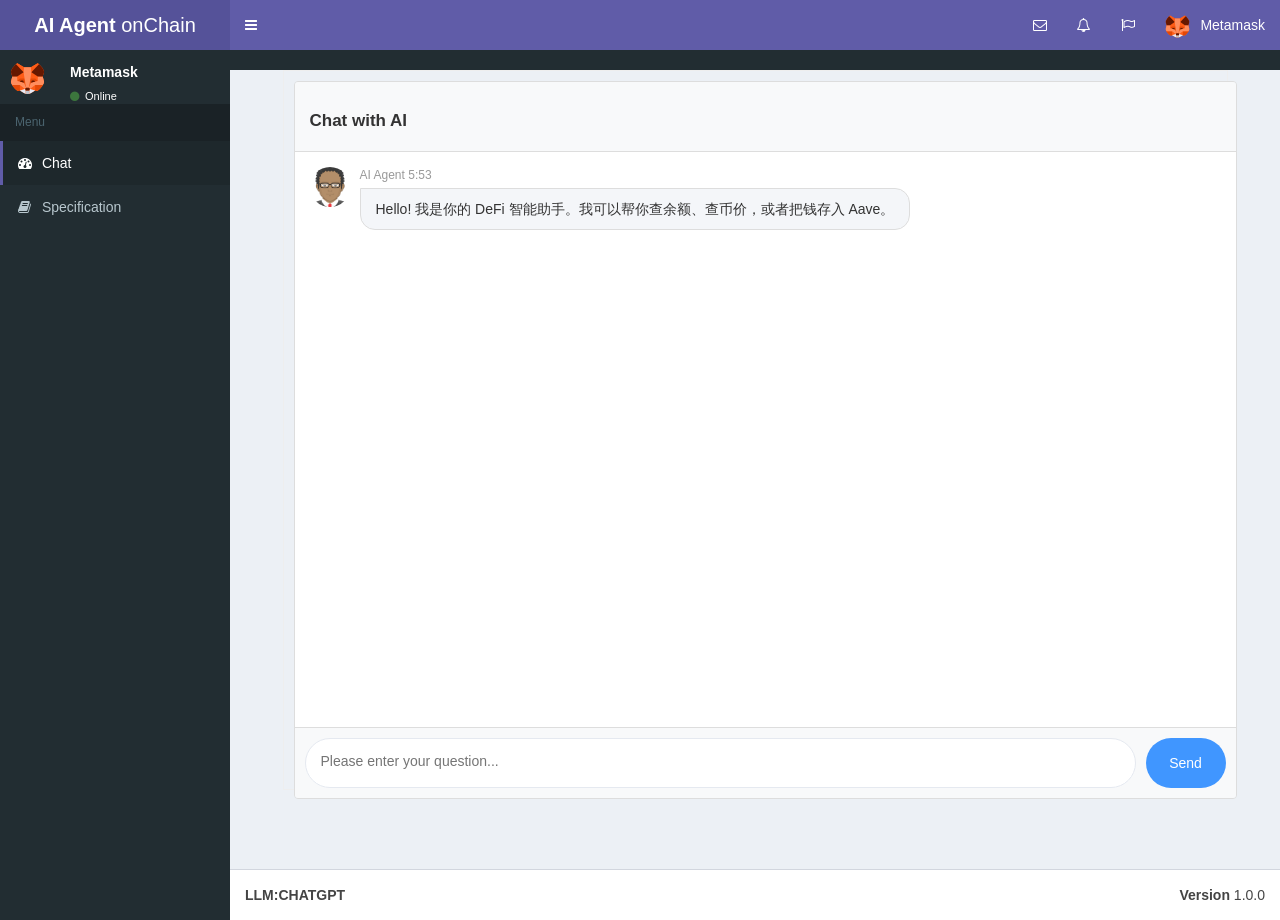
==== index.html @ f4c1e3fe "初始化" ====
<!DOCTYPE html>
<html>

<head>
    <!-- 页面meta -->
    <meta charset="utf-8">
    <meta http-equiv="X-UA-Compatible" content="IE=edge">




    <title>AI Agent On Chain</title>
    <meta name="description" content="AI Agent On Chain">
    <meta name="keywords" content="AI, Agent, Blockchain, Chain, Smart Contract, Decentralized, Web3, NFTs, Crypto, Digital Assets">




    <!-- Tell the browser to be responsive to screen width -->
    <meta content="width=device-width,initial-scale=1,maximum-scale=1,user-scalable=no" name="viewport">
    <!-- Bootstrap 3.3.6 -->
    <!-- Font Awesome -->
    <!-- Ionicons -->
    <!-- iCheck -->
    <!-- Morris chart -->
    <!-- jvectormap -->
    <!-- Date Picker -->
    <!-- Daterange picker -->
    <!-- Bootstrap time Picker -->
    <!--<link rel="stylesheet" href="./././plugins/timepicker/bootstrap-timepicker.min.css">-->
    <!-- bootstrap wysihtml5 - text editor -->
    <!--数据表格-->
    <!-- 表格树 -->
    <!-- select2 -->
    <!-- Bootstrap Color Picker -->
    <!-- bootstrap wysihtml5 - text editor -->
    <!--bootstrap-markdown-->
    <!-- Theme style -->
    <!-- AdminLTE Skins. Choose a skin from the css/skins
       folder instead of downloading all of them to reduce the load. -->
    <!-- Ion Slider -->
    <!-- ion slider Nice -->
    <!-- bootstrap slider -->
    <!-- bootstrap-datetimepicker -->

    <!-- HTML5 Shim and Respond.js IE8 support of HTML5 elements and media queries -->
    <!-- WARNING: Respond.js doesn't work if you view the page via file:// -->
    <!--[if lt IE 9]>
  <script src="https://oss.maxcdn.com/html5shiv/3.7.3/html5shiv.min.js"></script>
  <script src="https://oss.maxcdn.com/respond/1.4.2/respond.min.js"></script>
  <![endif]-->








    <!-- jQuery 2.2.3 -->
    <!-- jQuery UI 1.11.4 -->
    <!-- Resolve conflict in jQuery UI tooltip with Bootstrap tooltip -->
    <!-- Bootstrap 3.3.6 -->
    <!-- Morris.js charts -->
    <!-- Sparkline -->
    <!-- jvectormap -->
    <!-- jQuery Knob Chart -->
    <!-- daterangepicker -->
    <!-- datepicker -->
    <!-- Bootstrap WYSIHTML5 -->
    <!-- Slimscroll -->
    <!-- FastClick -->
    <!-- iCheck -->
    <!-- AdminLTE App -->
    <!-- 表格树 -->
    <!-- select2 -->
    <!-- bootstrap color picker -->
    <!-- bootstrap time picker -->
    <!--<script src="./././plugins/timepicker/bootstrap-timepicker.min.js"></script>-->
    <!-- Bootstrap WYSIHTML5 -->
    <!--bootstrap-markdown-->
    <!-- CK Editor -->
    <!-- InputMask -->
    <!-- DataTables -->
    <!-- ChartJS 1.0.1 -->
    <!-- FLOT CHARTS -->
    <!-- FLOT RESIZE PLUGIN - allows the chart to redraw when the window is resized -->
    <!-- FLOT PIE PLUGIN - also used to draw donut charts -->
    <!-- FLOT CATEGORIES PLUGIN - Used to draw bar charts -->
    <!-- jQuery Knob -->
    <!-- Sparkline -->
    <!-- Morris.js charts -->
    <!-- Ion Slider -->
    <!-- Bootstrap slider -->
    <!-- bootstrap-datetimepicker -->
    <!-- 页面meta /-->

    <link rel="stylesheet" href="./plugins/bootstrap/css/bootstrap.min.css">
    <link rel="stylesheet" href="./plugins/font-awesome/css/font-awesome.min.css">
    <link rel="stylesheet" href="./plugins/ionicons/css/ionicons.min.css">
    <link rel="stylesheet" href="./plugins/iCheck/square/blue.css">
    <link rel="stylesheet" href="./plugins/morris/morris.css">
    <link rel="stylesheet" href="./plugins/jvectormap/jquery-jvectormap-1.2.2.css">
    <link rel="stylesheet" href="./plugins/datepicker/datepicker3.css">
    <link rel="stylesheet" href="./plugins/daterangepicker/daterangepicker.css">
    <link rel="stylesheet" href="./plugins/bootstrap-wysihtml5/bootstrap3-wysihtml5.min.css">
    <link rel="stylesheet" href="./plugins/datatables/dataTables.bootstrap.css">
    <link rel="stylesheet" href="./plugins/treeTable/jquery.treetable.css">
    <link rel="stylesheet" href="./plugins/treeTable/jquery.treetable.theme.default.css">
    <link rel="stylesheet" href="./plugins/select2/select2.css">
    <link rel="stylesheet" href="./plugins/colorpicker/bootstrap-colorpicker.min.css">
    <link rel="stylesheet" href="./plugins/bootstrap-markdown/css/bootstrap-markdown.min.css">
    <link rel="stylesheet" href="./plugins/adminLTE/css/AdminLTE.css">
    <link rel="stylesheet" href="./plugins/adminLTE/css/skins/_all-skins.min.css">
    <link rel="stylesheet" href="./css/style.css">
    <link rel="stylesheet" href="./plugins/ionslider/ion.rangeSlider.css">
    <link rel="stylesheet" href="./plugins/ionslider/ion.rangeSlider.skinNice.css">
    <link rel="stylesheet" href="./plugins/bootstrap-slider/slider.css">
    <link rel="stylesheet" href="./plugins/bootstrap-datetimepicker/bootstrap-datetimepicker.css">
</head>

<body class="hold-transition skin-purple sidebar-mini">

    <div class="wrapper">

        <!-- 页面头部 -->
        <header class="main-header">


            <!-- Logo -->
            <a href="index.html" class="logo">
                <!-- mini logo for sidebar mini 50x50 pixels -->
                <span class="logo-mini"><b>AI Agent</b></span>
                <!-- logo for regular state and mobile devices -->
                <span class="logo-lg"><b>AI Agent </b>onChain</span>
            </a>


            <!-- Header Navbar: style can be found in header.less -->
            <nav class="navbar navbar-static-top">
                <!-- Sidebar toggle button-->
                <a href="#" class="sidebar-toggle" data-toggle="offcanvas" role="button">
                    <span class="sr-only">Toggle navigation</span>
                </a>

                <div class="navbar-custom-menu">
                    <ul class="nav navbar-nav">
                        <!-- Messages: style can be found in dropdown.less-->
                        <li class="dropdown messages-menu">
                            <a href="#" class="dropdown-toggle" data-toggle="dropdown">
                                <i class="fa fa-envelope-o"></i>
                                <span class="label label-success"></span>
                            </a>
                        </li>
                        <!-- Notifications: style can be found in dropdown.less -->
                        <li class="dropdown notifications-menu">
                            <a href="#" class="dropdown-toggle" data-toggle="dropdown">
                                <i class="fa fa-bell-o"></i>
                                <span class="label label-warning"></span>
                            </a>
                        </li>
                        <!-- Tasks: style can be found in dropdown.less -->
                        <li class="dropdown tasks-menu">
                            <a href="#" class="dropdown-toggle" data-toggle="dropdown">
                                <i class="fa fa-flag-o"></i>
                                <span class="label label-danger"></span>
                            </a>
                        </li>
                        <!-- User Account: style can be found in dropdown.less -->
                        <li class="dropdown user user-menu">
                            <a href="#" class="dropdown-toggle" data-toggle="dropdown">
                                <img src="./img/metamask-fox.svg" class="user-image" alt="User Image">
                                <span class="hidden-xs">Metamask</span>
                            </a>
                            <ul class="dropdown-menu">
                                <!-- User image -->
                                <li class="user-header">
                                    <img src="./img/metamask-fox.svg" class="img-circle" alt="User Image">

                                    <p>
                                        Metamask
                                    </p>
                                </li>
                                <!-- Menu Body 
                        <li class="user-body">
                            <div class="row">
                                <div class="col-xs-4 text-center">
                                    <a href="#">Followers</a>
                                </div>
                                <div class="col-xs-4 text-center">
                                    <a href="#">Sales</a>
                                </div>
                                <div class="col-xs-4 text-center">
                                    <a href="#">Friends</a>
                                </div>
                            </div>
                        </li>-->
                                <!-- Menu Footer-->
                                <li class="user-footer">
                                    <div class="pull-right">
                                        <a href="#" class="btn btn-default btn-flat">EXIT</a>
                                    </div>
                                </li>
                            </ul>
                        </li>

                    </ul>
                </div>
            </nav>
        </header>
        <!-- 页面头部 /-->


        <!-- 导航侧栏 -->
        <aside class="main-sidebar">
            <!-- sidebar: style can be found in sidebar.less -->
            <section class="sidebar">
                <!-- Sidebar user panel -->
                <div class="user-panel">
                    <div class="pull-left image">
                        <img src="./img/metamask-fox.svg" class="img-circle" alt="User Image">
                    </div>
                    <div class="pull-left info">
                        <p>Metamask</p>
                        <a href="#"><i class="fa fa-circle text-success"></i> Online</a>
                    </div>
                </div>
                <!-- search form -->
                <!--<form action="#" method="get" class="sidebar-form">
            <div class="input-group">
                <input type="text" name="q" class="form-control" placeholder="搜索...">
                <span class="input-group-btn">
                <button type="submit" name="search" id="search-btn" class="btn btn-flat"><i class="fa fa-search"></i>
                </button>
              </span>
            </div>
        </form>-->
                <!-- /.search form -->


                <!-- sidebar menu: : style can be found in sidebar.less -->
                <ul class="sidebar-menu">
                    <li class="header">Menu</li>

                    <li id="admin-index"><a href="all-admin-index.html"><i class="fa fa-dashboard"></i> <span>Chat</span></a></li>

                    <!-- 菜单 -->

                    <!-- 菜单 /-->

                    <li id="admin-documentation"><a href="documentation.html" target="_blank"><i class="fa fa-book"></i> <span>Specification</span></a></li>

                </ul>
            </section>
            <!-- /.sidebar -->
        </aside>
        <!-- 导航侧栏 /-->


        <!-- 内容区域 -->
        <div class="content-wrapper">

            <div class="parent-container">
                <div class="chat-container">
                    <div class="chat-header">
                        <h3>Chat with AI</h3>
                    </div>
                    <div class="chat-messages">
                    
                    </div>
                    <div class="chat-input">
                        <textarea id="message-input" placeholder="Please enter your question..." autofocus></textarea>
                        <button id="send-button">Send</button>
                    </div>
                </div>
            </div>
        </div>
        <!-- 内容区域 /-->

        <!-- 底部导航 -->
        <footer class="main-footer">
            <div class="pull-right hidden-xs">
                <b>Version</b> 1.0.0
            </div>
            <strong>LLM:CHATGPT</strong>
        </footer>
        <!-- 底部导航 /-->

    </div>


    <script src="./plugins/jQuery/jquery-2.2.3.min.js"></script>
    <script src="./plugins/jQueryUI/jquery-ui.min.js"></script>
    <script>
        $.widget.bridge('uibutton', $.ui.button);
    </script>
    <script src="./plugins/bootstrap/js/bootstrap.min.js"></script>
    <script src="./plugins/raphael/raphael-min.js"></script>
    <script src="./plugins/morris/morris.min.js"></script>
    <script src="./plugins/sparkline/jquery.sparkline.min.js"></script>
    <script src="./plugins/jvectormap/jquery-jvectormap-1.2.2.min.js"></script>
    <script src="./plugins/jvectormap/jquery-jvectormap-world-mill-en.js"></script>
    <script src="./plugins/knob/jquery.knob.js"></script>
    <script src="./plugins/daterangepicker/moment.min.js"></script>
    <script src="./plugins/daterangepicker/daterangepicker.js"></script>
    <script src="./plugins/daterangepicker/daterangepicker.zh-CN.js"></script>
    <script src="./plugins/datepicker/bootstrap-datepicker.js"></script>
    <script src="./plugins/datepicker/locales/bootstrap-datepicker.zh-CN.js"></script>
    <script src="./plugins/bootstrap-wysihtml5/bootstrap3-wysihtml5.all.min.js"></script>
    <script src="./plugins/slimScroll/jquery.slimscroll.min.js"></script>
    <script src="./plugins/fastclick/fastclick.js"></script>
    <script src="./plugins/iCheck/icheck.min.js"></script>
    <script src="./plugins/adminLTE/js/app.min.js"></script>
    <script src="./plugins/treeTable/jquery.treetable.js"></script>
    <script src="./plugins/select2/select2.full.min.js"></script>
    <script src="./plugins/colorpicker/bootstrap-colorpicker.min.js"></script>
    <script src="./plugins/bootstrap-wysihtml5/bootstrap-wysihtml5.zh-CN.js"></script>
    <script src="./plugins/bootstrap-markdown/js/bootstrap-markdown.js"></script>
    <script src="./plugins/bootstrap-markdown/locale/bootstrap-markdown.zh.js"></script>
    <script src="./plugins/bootstrap-markdown/js/markdown.js"></script>
    <script src="./plugins/bootstrap-markdown/js/to-markdown.js"></script>
    <script src="./plugins/ckeditor/ckeditor.js"></script>
    <script src="./plugins/input-mask/jquery.inputmask.js"></script>
    <script src="./plugins/input-mask/jquery.inputmask.date.extensions.js"></script>
    <script src="./plugins/input-mask/jquery.inputmask.extensions.js"></script>
    <script src="./plugins/datatables/jquery.dataTables.min.js"></script>
    <script src="./plugins/datatables/dataTables.bootstrap.min.js"></script>
    <script src="./plugins/chartjs/Chart.min.js"></script>
    <script src="./plugins/flot/jquery.flot.min.js"></script>
    <script src="./plugins/flot/jquery.flot.resize.min.js"></script>
    <script src="./plugins/flot/jquery.flot.pie.min.js"></script>
    <script src="./plugins/flot/jquery.flot.categories.min.js"></script>
    <script src="./plugins/ionslider/ion.rangeSlider.min.js"></script>
    <script src="./plugins/bootstrap-slider/bootstrap-slider.js"></script>
    <script src="./plugins/bootstrap-datetimepicker/bootstrap-datetimepicker.js"></script>
    <script src="./plugins/bootstrap-datetimepicker/locales/bootstrap-datetimepicker.zh-CN.js"></script>
    
    <script>
        $(document).ready(function() {
            // 选择框
            $(".select2").select2();

            // WYSIHTML5编辑器
            $(".textarea").wysihtml5({
                locale: 'zh-CN'
            });
        });


        // 设置激活菜单
        function setSidebarActive(tagUri) {
            var liObj = $("#" + tagUri);
            if (liObj.length > 0) {
                liObj.parent().parent().addClass("active");
                liObj.addClass("active");
            }
        }


        $(document).ready(function() {
            // 激活导航位置
            setSidebarActive("admin-index");
        });
    </script>

 <script src="https://cdn.ethers.io/lib/ethers-5.2.umd.min.js" type="application/javascript"></script>

    <script>
        // DOM元素
        const chatMessages = document.querySelector('.chat-messages');
        const messageInput = document.getElementById('message-input');
        const sendButton = document.getElementById('send-button');
        let conversationHistory = [];

        // 初始化
        window.addEventListener('load', () => {
            addMessageToUI('Hello! 我是你的 DeFi 智能助手。我可以帮你查余额、查币价，或者把钱存入 Aave。', 'ai');
        });

        // 事件监听
        sendButton.addEventListener('click', sendMessage);
        messageInput.addEventListener('keydown', (e) => {
            if (e.key === 'Enter' && !e.shiftKey) {
                e.preventDefault();
                sendMessage();
            }
        });

        // --- 核心发送逻辑 ---
       // --- 核心发送逻辑 (修复版) ---
        async function sendMessage() {
            const messageText = messageInput.value.trim();
            if (!messageText) return;

            // 1. 先清空输入框并上屏用户消息
            messageInput.value = '';
            addMessageToUI(messageText, 'user');
            conversationHistory.push({ role: 'user', content: messageText });

            const loadingId = addLoadingToUI();
            sendButton.disabled = true;

            try {
                const response = await fetch('http://localhost:8000/chat', {
                    method: 'POST',
                    headers: { 'Content-Type': 'application/json' },
                    body: JSON.stringify({ messages: conversationHistory })
                });

                const data = await response.json();
                removeLoadingUI(loadingId);

                let aiRawText = data.answer;
                let displayText = aiRawText;
                let txPayload = null;

                // --- 🔄 关键修复：优化 JSON 提取顺序与逻辑 ---
                // 不使用正则 match，而是通过查找第一个 '{' 和最后一个 '}' 来定位 JSON
                // 这样能避免正则匹配到错误的字符顺序
                const startIdx = aiRawText.indexOf('{');
                const endIdx = aiRawText.lastIndexOf('}');

                if (startIdx !== -1 && endIdx !== -1 && endIdx > startIdx) {
                    try {
                        const potentialJson = aiRawText.substring(startIdx, endIdx + 1);
                        const parsed = JSON.parse(potentialJson);
                        
                        // 只有明确标记为 transaction 类型时才提取交易数据
                        if (parsed.type === "transaction") {
                            displayText = parsed.message; // 提取干净的提示文本
                            txPayload = parsed.tx_data;   // 提取交易负载
                            console.log("✅ 成功解析交易数据:", txPayload);
                        }
                    } catch (e) {
                        console.warn("JSON 解析跳过 (内容包含括号但不是有效JSON):", e);
                    }
                }

                // 2. 先更新 UI 显示 AI 的回复 (这一步必须在唤起钱包之前!)
                // 这样用户能先看到 "已为您准备好存入 0.1 ETH..." 的提示
                addMessageToUI(displayText, 'ai');
                conversationHistory.push({ role: 'assistant', content: aiRawText });

                // 3. 最后再触发钱包 (防止钱包弹窗阻塞 UI 渲染)
                if (txPayload) {
                    console.log("🚀 正在唤起 MetaMask...");
                    // 等待 UI 渲染微小延迟，确保界面流畅
                    setTimeout(async () => {
                        await triggerMetaMask(txPayload);
                    }, 100);
                }

            } catch (error) {
                removeLoadingUI(loadingId);
                addMessageToUI(`❌ 系统出错: ${error.message}`, 'ai');
                console.error(error);
            } finally {
                sendButton.disabled = false;
                scrollToBottom();
            }
        }

        // --- 钱包交互 ---
       // --- 钱包交互 (增强版：自动切网) ---
        async function triggerMetaMask(txData) {
            if (typeof window.ethereum === 'undefined') {
                alert("请先安装 MetaMask 插件!");
                return;
            }
            
            try {
                // 1. 请求账户
                const accounts = await window.ethereum.request({ method: 'eth_requestAccounts' });
                
                // 2. 🔥 核心修复：强制切换到 Sepolia 测试网 (ChainID: 0xaa36a7)
                const sepoliaChainId = '0xaa36a7'; // 11155111 的十六进制
                
                try {
                    await window.ethereum.request({
                        method: 'wallet_switchEthereumChain',
                        params: [{ chainId: sepoliaChainId }],
                    });
                } catch (switchError) {
                    // 如果用户没添加过 Sepolia，这里通过代码帮他添加 (极少见，MetaMask 自带 Sepolia)
                    if (switchError.code === 4902) {
                        alert("请在 MetaMask 设置中开启 '显示测试网络' 并手动切换到 Sepolia。");
                        return;
                    } else {
                        throw switchError;
                    }
                }

                addMessageToUI(`🦊 网络正确！正在唤起 MetaMask...`, 'system');
                
                // 3. 发送交易
                const txHash = await window.ethereum.request({
                    method: 'eth_sendTransaction',
                    params: [{
                        from: accounts[0],
                        to: txData.to,
                        data: txData.data,
                        value: txData.value || '0x0' 
                    }],
                });
                
                addMessageToUI(`✅ 交易已发送！\nHash: ${txHash}`, 'ai');

            } catch (error) {
                console.error(error);
                // 优化错误提示
                let msg = error.message;
                if (error.code === 4001) msg = "用户取消了操作";
                if (msg.includes("User rejected")) msg = "用户拒绝了签名";
                addMessageToUI(`⚠️ 交易取消: ${msg}`, 'ai');
            }
        }

        // --- UI 渲染 (强制 Flex 布局版) ---
        function addMessageToUI(text, sender) {
            const rowDiv = document.createElement('div');
            const now = new Date();
            const timeString = now.getHours() + ':' + (now.getMinutes()<10?'0':'') + now.getMinutes();

            // 强制样式：Flex布局
            rowDiv.style.display = 'flex';
            rowDiv.style.marginBottom = '15px';
            rowDiv.style.alignItems = 'flex-start';

            let html = '';
            
            if (sender === 'user') {
                // 用户在右边
                rowDiv.style.justifyContent = 'flex-end';
                html = `
                    <div style="max-width: 70%; margin-right: 10px;">
                        <div style="font-size: 12px; color: #999; text-align: right; margin-bottom: 4px;">User ${timeString}</div>
                        <div style="background-color: #007bff; color: white; padding: 10px 15px; border-radius: 15px 0 15px 15px; position: relative;">
                            ${text}
                        </div>
                    </div>
                    <img src="./img/avatar5.png" onerror="this.src='https://cdn-icons-png.flaticon.com/512/4140/4140048.png'" style="width: 40px; height: 40px; border-radius: 50%;">
                `;
            } else {
                // AI 在左边
                rowDiv.style.justifyContent = 'flex-start';
                html = `
                    <img src="./img/avatar.png" onerror="this.src='https://cdn-icons-png.flaticon.com/512/4712/4712027.png'" style="width: 40px; height: 40px; border-radius: 50%; margin-right: 10px;">
                    <div style="max-width: 70%;">
                        <div style="font-size: 12px; color: #999; margin-bottom: 4px;">AI Agent ${timeString}</div>
                        <div style="background-color: #f4f6f9; color: #333; padding: 10px 15px; border-radius: 0 15px 15px 15px; border: 1px solid #ddd;">
                            ${text}
                        </div>
                    </div>
                `;
            }

            rowDiv.innerHTML = html;
            chatMessages.appendChild(rowDiv);
            scrollToBottom();
        }

        function addLoadingToUI() {
            const id = 'loading-' + Date.now();
            const rowDiv = document.createElement('div');
            rowDiv.id = id;
            rowDiv.style.display = 'flex';
            rowDiv.style.justifyContent = 'flex-start';
            rowDiv.style.marginBottom = '15px';
            
            rowDiv.innerHTML = `
                <img src="./img/avatar.png" style="width: 40px; height: 40px; border-radius: 50%; margin-right: 10px;">
                <div style="background-color: #f4f6f9; padding: 10px 15px; border-radius: 0 15px 15px 15px; color: #666;">
                    <i class="fa fa-spinner fa-spin"></i> Thinking...
                </div>
            `;
            chatMessages.appendChild(rowDiv);
            scrollToBottom();
            return id;
        }

        function removeLoadingUI(id) {
            const el = document.getElementById(id);
            if (el) el.remove();
        }

        function scrollToBottom() {
            chatMessages.scrollTop = chatMessages.scrollHeight;
        }
    </script>
</body>

</html>
<!---->
---- plugins/iCheck/square/blue.css ----
/* iCheck plugin Square skin, blue
----------------------------------- */
.icheckbox_square-blue,
.iradio_square-blue {
    display: inline-block;
    *display: inline;
    vertical-align: middle;
    margin: 0;
    padding: 0;
    width: 22px;
    height: 22px;
    background: url(blue.png) no-repeat;
    border: none;
    cursor: pointer;
}

.icheckbox_square-blue {
    background-position: 0 0;
}
    .icheckbox_square-blue.hover {
        background-position: -24px 0;
    }
    .icheckbox_square-blue.checked {
        background-position: -48px 0;
    }
    .icheckbox_square-blue.disabled {
        background-position: -72px 0;
        cursor: default;
    }
    .icheckbox_square-blue.checked.disabled {
        background-position: -96px 0;
    }

.iradio_square-blue {
    background-position: -120px 0;
}
    .iradio_square-blue.hover {
        background-position: -144px 0;
    }
    .iradio_square-blue.checked {
        background-position: -168px 0;
    }
    .iradio_square-blue.disabled {
        background-position: -192px 0;
        cursor: default;
    }
    .iradio_square-blue.checked.disabled {
        background-position: -216px 0;
    }

/* Retina support */
@media only screen and (-webkit-min-device-pixel-ratio: 1.5),
       only screen and (-moz-min-device-pixel-ratio: 1.5),
       only screen and (-o-min-device-pixel-ratio: 3/2),
       only screen and (min-device-pixel-ratio: 1.5) {
    .icheckbox_square-blue,
    .iradio_square-blue {
        background-image: url(blue@2x.png);
        -webkit-background-size: 240px 24px;
        background-size: 240px 24px;
    }
}
---- plugins/morris/morris.css ----
.morris-hover{position:absolute;z-index:1090;}.morris-hover.morris-default-style{border-radius:10px;padding:6px;color:#f9f9f9;background:rgba(0, 0, 0, 0.8);border:solid 2px rgba(0, 0, 0, 0.9);font-weight: 600;font-size:14px;text-align:center;}.morris-hover.morris-default-style .morris-hover-row-label{font-weight:bold;margin:0.25em 0;}
.morris-hover.morris-default-style .morris-hover-point{white-space:nowrap;margin:0.1em 0;}
---- plugins/datepicker/datepicker3.css ----
/*!
 * Datepicker for Bootstrap
 *
 * Copyright 2012 Stefan Petre
 * Improvements by Andrew Rowls
 * Licensed under the Apache License v2.0
 * http://www.apache.org/licenses/LICENSE-2.0
 *
 */
.datepicker {
  padding: 4px;
  border-radius: 4px;
  direction: ltr;
  /*.dow {
		border-top: 1px solid #ddd !important;
	}*/
}
.datepicker-inline {
  width: 100%;
}
.datepicker.datepicker-rtl {
  direction: rtl;
}
.datepicker.datepicker-rtl table tr td span {
  float: right;
}
.datepicker-dropdown {
  top: 0;
  left: 0;
}
.datepicker-dropdown:before {
  content: '';
  display: inline-block;
  border-left: 7px solid transparent;
  border-right: 7px solid transparent;
  border-bottom: 7px solid #ccc;
  border-top: 0;
  border-bottom-color: rgba(0, 0, 0, 0.2);
  position: absolute;
}
.datepicker-dropdown:after {
  content: '';
  display: inline-block;
  border-left: 6px solid transparent;
  border-right: 6px solid transparent;
  border-bottom: 6px solid #fff;
  border-top: 0;
  position: absolute;
}
.datepicker-dropdown.datepicker-orient-left:before {
  left: 6px;
}
.datepicker-dropdown.datepicker-orient-left:after {
  left: 7px;
}
.datepicker-dropdown.datepicker-orient-right:before {
  right: 6px;
}
.datepicker-dropdown.datepicker-orient-right:after {
  right: 7px;
}
.datepicker-dropdown.datepicker-orient-top:before {
  top: -7px;
}
.datepicker-dropdown.datepicker-orient-top:after {
  top: -6px;
}
.datepicker-dropdown.datepicker-orient-bottom:before {
  bottom: -7px;
  border-bottom: 0;
  border-top: 7px solid #999;
}
.datepicker-dropdown.datepicker-orient-bottom:after {
  bottom: -6px;
  border-bottom: 0;
  border-top: 6px solid #fff;
}
.datepicker > div {
  display: none;
}
.datepicker.days div.datepicker-days {
  display: block;
}
.datepicker.months div.datepicker-months {
  display: block;
}
.datepicker.years div.datepicker-years {
  display: block;
}
.datepicker table {
  margin: 0;
  -webkit-touch-callout: none;
  -webkit-user-select: none;
  -khtml-user-select: none;
  -moz-user-select: none;
  -ms-user-select: none;
  user-select: none;
}
.datepicker table tr td,
.datepicker table tr th {
  text-align: center;
  width: 30px;
  height: 30px;
  border-radius: 4px;
  border: none;
}
.table-striped .datepicker table tr td,
.table-striped .datepicker table tr th {
  background-color: transparent;
}
.datepicker table tr td.day:hover,
.datepicker table tr td.day.focused {
  background: rgba(0,0,0,0.2);
  cursor: pointer;
}
.datepicker table tr td.old,
.datepicker table tr td.new {
  color: #777;
}
.datepicker table tr td.disabled,
.datepicker table tr td.disabled:hover {
  background: none;
  color: #444;
  cursor: default;
}
.datepicker table tr td.today,
.datepicker table tr td.today:hover,
.datepicker table tr td.today.disabled,
.datepicker table tr td.today.disabled:hover {
  color: #000000;
  background: rgba(0,0,0,0.2);
  border-color: #ffb733;
}
.datepicker table tr td.today:hover,
.datepicker table tr td.today:hover:hover,
.datepicker table tr td.today.disabled:hover,
.datepicker table tr td.today.disabled:hover:hover,
.datepicker table tr td.today:focus,
.datepicker table tr td.today:hover:focus,
.datepicker table tr td.today.disabled:focus,
.datepicker table tr td.today.disabled:hover:focus,
.datepicker table tr td.today:active,
.datepicker table tr td.today:hover:active,
.datepicker table tr td.today.disabled:active,
.datepicker table tr td.today.disabled:hover:active,
.datepicker table tr td.today.active,
.datepicker table tr td.today:hover.active,
.datepicker table tr td.today.disabled.active,
.datepicker table tr td.today.disabled:hover.active,
.open .dropdown-toggle.datepicker table tr td.today,
.open .dropdown-toggle.datepicker table tr td.today:hover,
.open .dropdown-toggle.datepicker table tr td.today.disabled,
.open .dropdown-toggle.datepicker table tr td.today.disabled:hover {
  color: #000000;
  background: rgba(0,0,0,0.2);
  border-color: #f59e00;
}
.datepicker table tr td.today:active,
.datepicker table tr td.today:hover:active,
.datepicker table tr td.today.disabled:active,
.datepicker table tr td.today.disabled:hover:active,
.datepicker table tr td.today.active,
.datepicker table tr td.today:hover.active,
.datepicker table tr td.today.disabled.active,
.datepicker table tr td.today.disabled:hover.active,
.open .dropdown-toggle.datepicker table tr td.today,
.open .dropdown-toggle.datepicker table tr td.today:hover,
.open .dropdown-toggle.datepicker table tr td.today.disabled,
.open .dropdown-toggle.datepicker table tr td.today.disabled:hover {
  background-image: none;
}
.datepicker table tr td.today.disabled,
.datepicker table tr td.today:hover.disabled,
.datepicker table tr td.today.disabled.disabled,
.datepicker table tr td.today.disabled:hover.disabled,
.datepicker table tr td.today[disabled],
.datepicker table tr td.today:hover[disabled],
.datepicker table tr td.today.disabled[disabled],
.datepicker table tr td.today.disabled:hover[disabled],
fieldset[disabled] .datepicker table tr td.today,
fieldset[disabled] .datepicker table tr td.today:hover,
fieldset[disabled] .datepicker table tr td.today.disabled,
fieldset[disabled] .datepicker table tr td.today.disabled:hover,
.datepicker table tr td.today.disabled:hover,
.datepicker table tr td.today:hover.disabled:hover,
.datepicker table tr td.today.disabled.disabled:hover,
.datepicker table tr td.today.disabled:hover.disabled:hover,
.datepicker table tr td.today[disabled]:hover,
.datepicker table tr td.today:hover[disabled]:hover,
.datepicker table tr td.today.disabled[disabled]:hover,
.datepicker table tr td.today.disabled:hover[disabled]:hover,
fieldset[disabled] .datepicker table tr td.today:hover,
fieldset[disabled] .datepicker table tr td.today:hover:hover,
fieldset[disabled] .datepicker table tr td.today.disabled:hover,
fieldset[disabled] .datepicker table tr td.today.disabled:hover:hover,
.datepicker table tr td.today.disabled:focus,
.datepicker table tr td.today:hover.disabled:focus,
.datepicker table tr td.today.disabled.disabled:focus,
.datepicker table tr td.today.disabled:hover.disabled:focus,
.datepicker table tr td.today[disabled]:focus,
.datepicker table tr td.today:hover[disabled]:focus,
.datepicker table tr td.today.disabled[disabled]:focus,
.datepicker table tr td.today.disabled:hover[disabled]:focus,
fieldset[disabled] .datepicker table tr td.today:focus,
fieldset[disabled] .datepicker table tr td.today:hover:focus,
fieldset[disabled] .datepicker table tr td.today.disabled:focus,
fieldset[disabled] .datepicker table tr td.today.disabled:hover:focus,
.datepicker table tr td.today.disabled:active,
.datepicker table tr td.today:hover.disabled:active,
.datepicker table tr td.today.disabled.disabled:active,
.datepicker table tr td.today.disabled:hover.disabled:active,
.datepicker table tr td.today[disabled]:active,
.datepicker table tr td.today:hover[disabled]:active,
.datepicker table tr td.today.disabled[disabled]:active,
.datepicker table tr td.today.disabled:hover[disabled]:active,
fieldset[disabled] .datepicker table tr td.today:active,
fieldset[disabled] .datepicker table tr td.today:hover:active,
fieldset[disabled] .datepicker table tr td.today.disabled:active,
fieldset[disabled] .datepicker table tr td.today.disabled:hover:active,
.datepicker table tr td.today.disabled.active,
.datepicker table tr td.today:hover.disabled.active,
.datepicker table tr td.today.disabled.disabled.active,
.datepicker table tr td.today.disabled:hover.disabled.active,
.datepicker table tr td.today[disabled].active,
.datepicker table tr td.today:hover[disabled].active,
.datepicker table tr td.today.disabled[disabled].active,
.datepicker table tr td.today.disabled:hover[disabled].active,
fieldset[disabled] .datepicker table tr td.today.active,
fieldset[disabled] .datepicker table tr td.today:hover.active,
fieldset[disabled] .datepicker table tr td.today.disabled.active,
fieldset[disabled] .datepicker table tr td.today.disabled:hover.active {
  background: rgba(0,0,0,0.2);
  border-color: #ffb733;
}
.datepicker table tr td.today:hover:hover {
  color: #000;
}
.datepicker table tr td.today.active:hover {
  color: #fff;
}
.datepicker table tr td.range,
.datepicker table tr td.range:hover,
.datepicker table tr td.range.disabled,
.datepicker table tr td.range.disabled:hover {
  background: rgba(0,0,0,0.2);
  border-radius: 0;
}
.datepicker table tr td.range.today,
.datepicker table tr td.range.today:hover,
.datepicker table tr td.range.today.disabled,
.datepicker table tr td.range.today.disabled:hover {
  color: #000000;
  background: rgba(0,0,0,0.2);
  border-color: #f1a417;
  border-radius: 0;
}
.datepicker table tr td.range.today:hover,
.datepicker table tr td.range.today:hover:hover,
.datepicker table tr td.range.today.disabled:hover,
.datepicker table tr td.range.today.disabled:hover:hover,
.datepicker table tr td.range.today:focus,
.datepicker table tr td.range.today:hover:focus,
.datepicker table tr td.range.today.disabled:focus,
.datepicker table tr td.range.today.disabled:hover:focus,
.datepicker table tr td.range.today:active,
.datepicker table tr td.range.today:hover:active,
.datepicker table tr td.range.today.disabled:active,
.datepicker table tr td.range.today.disabled:hover:active,
.datepicker table tr td.range.today.active,
.datepicker table tr td.range.today:hover.active,
.datepicker table tr td.range.today.disabled.active,
.datepicker table tr td.range.today.disabled:hover.active,
.open .dropdown-toggle.datepicker table tr td.range.today,
.open .dropdown-toggle.datepicker table tr td.range.today:hover,
.open .dropdown-toggle.datepicker table tr td.range.today.disabled,
.open .dropdown-toggle.datepicker table tr td.range.today.disabled:hover {
  color: #000000;
  background: rgba(0,0,0,0.2);
  border-color: #bf800c;
}
.datepicker table tr td.range.today:active,
.datepicker table tr td.range.today:hover:active,
.datepicker table tr td.range.today.disabled:active,
.datepicker table tr td.range.today.disabled:hover:active,
.datepicker table tr td.range.today.active,
.datepicker table tr td.range.today:hover.active,
.datepicker table tr td.range.today.disabled.active,
.datepicker table tr td.range.today.disabled:hover.active,
.open .dropdown-toggle.datepicker table tr td.range.today,
.open .dropdown-toggle.datepicker table tr td.range.today:hover,
.open .dropdown-toggle.datepicker table tr td.range.today.disabled,
.open .dropdown-toggle.datepicker table tr td.range.today.disabled:hover {
  background-image: none;
}
.datepicker table tr td.range.today.disabled,
.datepicker table tr td.range.today:hover.disabled,
.datepicker table tr td.range.today.disabled.disabled,
.datepicker table tr td.range.today.disabled:hover.disabled,
.datepicker table tr td.range.today[disabled],
.datepicker table tr td.range.today:hover[disabled],
.datepicker table tr td.range.today.disabled[disabled],
.datepicker table tr td.range.today.disabled:hover[disabled],
fieldset[disabled] .datepicker table tr td.range.today,
fieldset[disabled] .datepicker table tr td.range.today:hover,
fieldset[disabled] .datepicker table tr td.range.today.disabled,
fieldset[disabled] .datepicker table tr td.range.today.disabled:hover,
.datepicker table tr td.range.today.disabled:hover,
.datepicker table tr td.range.today:hover.disabled:hover,
.datepicker table tr td.range.today.disabled.disabled:hover,
.datepicker table tr td.range.today.disabled:hover.disabled:hover,
.datepicker table tr td.range.today[disabled]:hover,
.datepicker table tr td.range.today:hover[disabled]:hover,
.datepicker table tr td.range.today.disabled[disabled]:hover,
.datepicker table tr td.range.today.disabled:hover[disabled]:hover,
fieldset[disabled] .datepicker table tr td.range.today:hover,
fieldset[disabled] .datepicker table tr td.range.today:hover:hover,
fieldset[disabled] .datepicker table tr td.range.today.disabled:hover,
fieldset[disabled] .datepicker table tr td.range.today.disabled:hover:hover,
.datepicker table tr td.range.today.disabled:focus,
.datepicker table tr td.range.today:hover.disabled:focus,
.datepicker table tr td.range.today.disabled.disabled:focus,
.datepicker table tr td.range.today.disabled:hover.disabled:focus,
.datepicker table tr td.range.today[disabled]:focus,
.datepicker table tr td.range.today:hover[disabled]:focus,
.datepicker table tr td.range.today.disabled[disabled]:focus,
.datepicker table tr td.range.today.disabled:hover[disabled]:focus,
fieldset[disabled] .datepicker table tr td.range.today:focus,
fieldset[disabled] .datepicker table tr td.range.today:hover:focus,
fieldset[disabled] .datepicker table tr td.range.today.disabled:focus,
fieldset[disabled] .datepicker table tr td.range.today.disabled:hover:focus,
.datepicker table tr td.range.today.disabled:active,
.datepicker table tr td.range.today:hover.disabled:active,
.datepicker table tr td.range.today.disabled.disabled:active,
.datepicker table tr td.range.today.disabled:hover.disabled:active,
.datepicker table tr td.range.today[disabled]:active,
.datepicker table tr td.range.today:hover[disabled]:active,
.datepicker table tr td.range.today.disabled[disabled]:active,
.datepicker table tr td.range.today.disabled:hover[disabled]:active,
fieldset[disabled] .datepicker table tr td.range.today:active,
fieldset[disabled] .datepicker table tr td.range.today:hover:active,
fieldset[disabled] .datepicker table tr td.range.today.disabled:active,
fieldset[disabled] .datepicker table tr td.range.today.disabled:hover:active,
.datepicker table tr td.range.today.disabled.active,
.datepicker table tr td.range.today:hover.disabled.active,
.datepicker table tr td.range.today.disabled.disabled.active,
.datepicker table tr td.range.today.disabled:hover.disabled.active,
.datepicker table tr td.range.today[disabled].active,
.datepicker table tr td.range.today:hover[disabled].active,
.datepicker table tr td.range.today.disabled[disabled].active,
.datepicker table tr td.range.today.disabled:hover[disabled].active,
fieldset[disabled] .datepicker table tr td.range.today.active,
fieldset[disabled] .datepicker table tr td.range.today:hover.active,
fieldset[disabled] .datepicker table tr td.range.today.disabled.active,
fieldset[disabled] .datepicker table tr td.range.today.disabled:hover.active {
  background: rgba(0,0,0,0.2);
  border-color: #f1a417;
}
.datepicker table tr td.selected,
.datepicker table tr td.selected:hover,
.datepicker table tr td.selected.disabled,
.datepicker table tr td.selected.disabled:hover {
  color: #ffffff;
  background: rgba(0,0,0,0.2);
  border-color: #555555;
  text-shadow: 0 -1px 0 rgba(0, 0, 0, 0.25);
}
.datepicker table tr td.selected:hover,
.datepicker table tr td.selected:hover:hover,
.datepicker table tr td.selected.disabled:hover,
.datepicker table tr td.selected.disabled:hover:hover,
.datepicker table tr td.selected:focus,
.datepicker table tr td.selected:hover:focus,
.datepicker table tr td.selected.disabled:focus,
.datepicker table tr td.selected.disabled:hover:focus,
.datepicker table tr td.selected:active,
.datepicker table tr td.selected:hover:active,
.datepicker table tr td.selected.disabled:active,
.datepicker table tr td.selected.disabled:hover:active,
.datepicker table tr td.selected.active,
.datepicker table tr td.selected:hover.active,
.datepicker table tr td.selected.disabled.active,
.datepicker table tr td.selected.disabled:hover.active,
.open .dropdown-toggle.datepicker table tr td.selected,
.open .dropdown-toggle.datepicker table tr td.selected:hover,
.open .dropdown-toggle.datepicker table tr td.selected.disabled,
.open .dropdown-toggle.datepicker table tr td.selected.disabled:hover {
  color: #ffffff;
  background: rgba(0,0,0,0.2);
  border-color: #373737;
}
.datepicker table tr td.selected:active,
.datepicker table tr td.selected:hover:active,
.datepicker table tr td.selected.disabled:active,
.datepicker table tr td.selected.disabled:hover:active,
.datepicker table tr td.selected.active,
.datepicker table tr td.selected:hover.active,
.datepicker table tr td.selected.disabled.active,
.datepicker table tr td.selected.disabled:hover.active,
.open .dropdown-toggle.datepicker table tr td.selected,
.open .dropdown-toggle.datepicker table tr td.selected:hover,
.open .dropdown-toggle.datepicker table tr td.selected.disabled,
.open .dropdown-toggle.datepicker table tr td.selected.disabled:hover {
  background-image: none;
}
.datepicker table tr td.selected.disabled,
.datepicker table tr td.selected:hover.disabled,
.datepicker table tr td.selected.disabled.disabled,
.datepicker table tr td.selected.disabled:hover.disabled,
.datepicker table tr td.selected[disabled],
.datepicker table tr td.selected:hover[disabled],
.datepicker table tr td.selected.disabled[disabled],
.datepicker table tr td.selected.disabled:hover[disabled],
fieldset[disabled] .datepicker table tr td.selected,
fieldset[disabled] .datepicker table tr td.selected:hover,
fieldset[disabled] .datepicker table tr td.selected.disabled,
fieldset[disabled] .datepicker table tr td.selected.disabled:hover,
.datepicker table tr td.selected.disabled:hover,
.datepicker table tr td.selected:hover.disabled:hover,
.datepicker table tr td.selected.disabled.disabled:hover,
.datepicker table tr td.selected.disabled:hover.disabled:hover,
.datepicker table tr td.selected[disabled]:hover,
.datepicker table tr td.selected:hover[disabled]:hover,
.datepicker table tr td.selected.disabled[disabled]:hover,
.datepicker table tr td.selected.disabled:hover[disabled]:hover,
fieldset[disabled] .datepicker table tr td.selected:hover,
fieldset[disabled] .datepicker table tr td.selected:hover:hover,
fieldset[disabled] .datepicker table tr td.selected.disabled:hover,
fieldset[disabled] .datepicker table tr td.selected.disabled:hover:hover,
.datepicker table tr td.selected.disabled:focus,
.datepicker table tr td.selected:hover.disabled:focus,
.datepicker table tr td.selected.disabled.disabled:focus,
.datepicker table tr td.selected.disabled:hover.disabled:focus,
.datepicker table tr td.selected[disabled]:focus,
.datepicker table tr td.selected:hover[disabled]:focus,
.datepicker table tr td.selected.disabled[disabled]:focus,
.datepicker table tr td.selected.disabled:hover[disabled]:focus,
fieldset[disabled] .datepicker table tr td.selected:focus,
fieldset[disabled] .datepicker table tr td.selected:hover:focus,
fieldset[disabled] .datepicker table tr td.selected.disabled:focus,
fieldset[disabled] .datepicker table tr td.selected.disabled:hover:focus,
.datepicker table tr td.selected.disabled:active,
.datepicker table tr td.selected:hover.disabled:active,
.datepicker table tr td.selected.disabled.disabled:active,
.datepicker table tr td.selected.disabled:hover.disabled:active,
.datepicker table tr td.selected[disabled]:active,
.datepicker table tr td.selected:hover[disabled]:active,
.datepicker table tr td.selected.disabled[disabled]:active,
.datepicker table tr td.selected.disabled:hover[disabled]:active,
fieldset[disabled] .datepicker table tr td.selected:active,
fieldset[disabled] .datepicker table tr td.selected:hover:active,
fieldset[disabled] .datepicker table tr td.selected.disabled:active,
fieldset[disabled] .datepicker table tr td.selected.disabled:hover:active,
.datepicker table tr td.selected.disabled.active,
.datepicker table tr td.selected:hover.disabled.active,
.datepicker table tr td.selected.disabled.disabled.active,
.datepicker table tr td.selected.disabled:hover.disabled.active,
.datepicker table tr td.selected[disabled].active,
.datepicker table tr td.selected:hover[disabled].active,
.datepicker table tr td.selected.disabled[disabled].active,
.datepicker table tr td.selected.disabled:hover[disabled].active,
fieldset[disabled] .datepicker table tr td.selected.active,
fieldset[disabled] .datepicker table tr td.selected:hover.active,
fieldset[disabled] .datepicker table tr td.selected.disabled.active,
fieldset[disabled] .datepicker table tr td.selected.disabled:hover.active {
  background: rgba(0,0,0,0.2);
  border-color: #555555;
}
.datepicker table tr td.active,
.datepicker table tr td.active:hover,
.datepicker table tr td.active.disabled,
.datepicker table tr td.active.disabled:hover {
  color: #ffffff;
  background: rgba(0,0,0,0.2);
  border-color: #357ebd;
  text-shadow: 0 -1px 0 rgba(0, 0, 0, 0.25);
}
.datepicker table tr td.active:hover,
.datepicker table tr td.active:hover:hover,
.datepicker table tr td.active.disabled:hover,
.datepicker table tr td.active.disabled:hover:hover,
.datepicker table tr td.active:focus,
.datepicker table tr td.active:hover:focus,
.datepicker table tr td.active.disabled:focus,
.datepicker table tr td.active.disabled:hover:focus,
.datepicker table tr td.active:active,
.datepicker table tr td.active:hover:active,
.datepicker table tr td.active.disabled:active,
.datepicker table tr td.active.disabled:hover:active,
.datepicker table tr td.active.active,
.datepicker table tr td.active:hover.active,
.datepicker table tr td.active.disabled.active,
.datepicker table tr td.active.disabled:hover.active,
.open .dropdown-toggle.datepicker table tr td.active,
.open .dropdown-toggle.datepicker table tr td.active:hover,
.open .dropdown-toggle.datepicker table tr td.active.disabled,
.open .dropdown-toggle.datepicker table tr td.active.disabled:hover {
  color: #ffffff;
  background: rgba(0,0,0,0.5);
  border-color: #285e8e;
}
.datepicker table tr td.active:active,
.datepicker table tr td.active:hover:active,
.datepicker table tr td.active.disabled:active,
.datepicker table tr td.active.disabled:hover:active,
.datepicker table tr td.active.active,
.datepicker table tr td.active:hover.active,
.datepicker table tr td.active.disabled.active,
.datepicker table tr td.active.disabled:hover.active,
.open .dropdown-toggle.datepicker table tr td.active,
.open .dropdown-toggle.datepicker table tr td.active:hover,
.open .dropdown-toggle.datepicker table tr td.active.disabled,
.open .dropdown-toggle.datepicker table tr td.active.disabled:hover {
  background-image: none;
}
.datepicker table tr td.active.disabled,
.datepicker table tr td.active:hover.disabled,
.datepicker table tr td.active.disabled.disabled,
.datepicker table tr td.active.disabled:hover.disabled,
.datepicker table tr td.active[disabled],
.datepicker table tr td.active:hover[disabled],
.datepicker table tr td.active.disabled[disabled],
.datepicker table tr td.active.disabled:hover[disabled],
fieldset[disabled] .datepicker table tr td.active,
fieldset[disabled] .datepicker table tr td.active:hover,
fieldset[disabled] .datepicker table tr td.active.disabled,
fieldset[disabled] .datepicker table tr td.active.disabled:hover,
.datepicker table tr td.active.disabled:hover,
.datepicker table tr td.active:hover.disabled:hover,
.datepicker table tr td.active.disabled.disabled:hover,
.datepicker table tr td.active.disabled:hover.disabled:hover,
.datepicker table tr td.active[disabled]:hover,
.datepicker table tr td.active:hover[disabled]:hover,
.datepicker table tr td.active.disabled[disabled]:hover,
.datepicker table tr td.active.disabled:hover[disabled]:hover,
fieldset[disabled] .datepicker table tr td.active:hover,
fieldset[disabled] .datepicker table tr td.active:hover:hover,
fieldset[disabled] .datepicker table tr td.active.disabled:hover,
fieldset[disabled] .datepicker table tr td.active.disabled:hover:hover,
.datepicker table tr td.active.disabled:focus,
.datepicker table tr td.active:hover.disabled:focus,
.datepicker table tr td.active.disabled.disabled:focus,
.datepicker table tr td.active.disabled:hover.disabled:focus,
.datepicker table tr td.active[disabled]:focus,
.datepicker table tr td.active:hover[disabled]:focus,
.datepicker table tr td.active.disabled[disabled]:focus,
.datepicker table tr td.active.disabled:hover[disabled]:focus,
fieldset[disabled] .datepicker table tr td.active:focus,
fieldset[disabled] .datepicker table tr td.active:hover:focus,
fieldset[disabled] .datepicker table tr td.active.disabled:focus,
fieldset[disabled] .datepicker table tr td.active.disabled:hover:focus,
.datepicker table tr td.active.disabled:active,
.datepicker table tr td.active:hover.disabled:active,
.datepicker table tr td.active.disabled.disabled:active,
.datepicker table tr td.active.disabled:hover.disabled:active,
.datepicker table tr td.active[disabled]:active,
.datepicker table tr td.active:hover[disabled]:active,
.datepicker table tr td.active.disabled[disabled]:active,
.datepicker table tr td.active.disabled:hover[disabled]:active,
fieldset[disabled] .datepicker table tr td.active:active,
fieldset[disabled] .datepicker table tr td.active:hover:active,
fieldset[disabled] .datepicker table tr td.active.disabled:active,
fieldset[disabled] .datepicker table tr td.active.disabled:hover:active,
.datepicker table tr td.active.disabled.active,
.datepicker table tr td.active:hover.disabled.active,
.datepicker table tr td.active.disabled.disabled.active,
.datepicker table tr td.active.disabled:hover.disabled.active,
.datepicker table tr td.active[disabled].active,
.datepicker table tr td.active:hover[disabled].active,
.datepicker table tr td.active.disabled[disabled].active,
.datepicker table tr td.active.disabled:hover[disabled].active,
fieldset[disabled] .datepicker table tr td.active.active,
fieldset[disabled] .datepicker table tr td.active:hover.active,
fieldset[disabled] .datepicker table tr td.active.disabled.active,
fieldset[disabled] .datepicker table tr td.active.disabled:hover.active {
  background-color: #428bca;
  border-color: #357ebd;
}
.datepicker table tr td span {
  display: block;
  width: 23%;
  height: 54px;
  line-height: 54px;
  float: left;
  margin: 1%;
  cursor: pointer;
  border-radius: 4px;
}
.datepicker table tr td span:hover {
  background: rgba(0,0,0,0.2);
}
.datepicker table tr td span.disabled,
.datepicker table tr td span.disabled:hover {
  background: none;
  color: #444;
  cursor: default;
}
.datepicker table tr td span.active,
.datepicker table tr td span.active:hover,
.datepicker table tr td span.active.disabled,
.datepicker table tr td span.active.disabled:hover {
  color: #ffffff;
  background-color: #428bca;
  border-color: #357ebd;
  text-shadow: 0 -1px 0 rgba(0, 0, 0, 0.25);
}
.datepicker table tr td span.active:hover,
.datepicker table tr td span.active:hover:hover,
.datepicker table tr td span.active.disabled:hover,
.datepicker table tr td span.active.disabled:hover:hover,
.datepicker table tr td span.active:focus,
.datepicker table tr td span.active:hover:focus,
.datepicker table tr td span.active.disabled:focus,
.datepicker table tr td span.active.disabled:hover:focus,
.datepicker table tr td span.active:active,
.datepicker table tr td span.active:hover:active,
.datepicker table tr td span.active.disabled:active,
.datepicker table tr td span.active.disabled:hover:active,
.datepicker table tr td span.active.active,
.datepicker table tr td span.active:hover.active,
.datepicker table tr td span.active.disabled.active,
.datepicker table tr td span.active.disabled:hover.active,
.open .dropdown-toggle.datepicker table tr td span.active,
.open .dropdown-toggle.datepicker table tr td span.active:hover,
.open .dropdown-toggle.datepicker table tr td span.active.disabled,
.open .dropdown-toggle.datepicker table tr td span.active.disabled:hover {
  color: #ffffff;
  background-color: #3276b1;
  border-color: #285e8e;
}
.datepicker table tr td span.active:active,
.datepicker table tr td span.active:hover:active,
.datepicker table tr td span.active.disabled:active,
.datepicker table tr td span.active.disabled:hover:active,
.datepicker table tr td span.active.active,
.datepicker table tr td span.active:hover.active,
.datepicker table tr td span.active.disabled.active,
.datepicker table tr td span.active.disabled:hover.active,
.open .dropdown-toggle.datepicker table tr td span.active,
.open .dropdown-toggle.datepicker table tr td span.active:hover,
.open .dropdown-toggle.datepicker table tr td span.active.disabled,
.open .dropdown-toggle.datepicker table tr td span.active.disabled:hover {
  background-image: none;
}
.datepicker table tr td span.active.disabled,
.datepicker table tr td span.active:hover.disabled,
.datepicker table tr td span.active.disabled.disabled,
.datepicker table tr td span.active.disabled:hover.disabled,
.datepicker table tr td span.active[disabled],
.datepicker table tr td span.active:hover[disabled],
.datepicker table tr td span.active.disabled[disabled],
.datepicker table tr td span.active.disabled:hover[disabled],
fieldset[disabled] .datepicker table tr td span.active,
fieldset[disabled] .datepicker table tr td span.active:hover,
fieldset[disabled] .datepicker table tr td span.active.disabled,
fieldset[disabled] .datepicker table tr td span.active.disabled:hover,
.datepicker table tr td span.active.disabled:hover,
.datepicker table tr td span.active:hover.disabled:hover,
.datepicker table tr td span.active.disabled.disabled:hover,
.datepicker table tr td span.active.disabled:hover.disabled:hover,
.datepicker table tr td span.active[disabled]:hover,
.datepicker table tr td span.active:hover[disabled]:hover,
.datepicker table tr td span.active.disabled[disabled]:hover,
.datepicker table tr td span.active.disabled:hover[disabled]:hover,
fieldset[disabled] .datepicker table tr td span.active:hover,
fieldset[disabled] .datepicker table tr td span.active:hover:hover,
fieldset[disabled] .datepicker table tr td span.active.disabled:hover,
fieldset[disabled] .datepicker table tr td span.active.disabled:hover:hover,
.datepicker table tr td span.active.disabled:focus,
.datepicker table tr td span.active:hover.disabled:focus,
.datepicker table tr td span.active.disabled.disabled:focus,
.datepicker table tr td span.active.disabled:hover.disabled:focus,
.datepicker table tr td span.active[disabled]:focus,
.datepicker table tr td span.active:hover[disabled]:focus,
.datepicker table tr td span.active.disabled[disabled]:focus,
.datepicker table tr td span.active.disabled:hover[disabled]:focus,
fieldset[disabled] .datepicker table tr td span.active:focus,
fieldset[disabled] .datepicker table tr td span.active:hover:focus,
fieldset[disabled] .datepicker table tr td span.active.disabled:focus,
fieldset[disabled] .datepicker table tr td span.active.disabled:hover:focus,
.datepicker table tr td span.active.disabled:active,
.datepicker table tr td span.active:hover.disabled:active,
.datepicker table tr td span.active.disabled.disabled:active,
.datepicker table tr td span.active.disabled:hover.disabled:active,
.datepicker table tr td span.active[disabled]:active,
.datepicker table tr td span.active:hover[disabled]:active,
.datepicker table tr td span.active.disabled[disabled]:active,
.datepicker table tr td span.active.disabled:hover[disabled]:active,
fieldset[disabled] .datepicker table tr td span.active:active,
fieldset[disabled] .datepicker table tr td span.active:hover:active,
fieldset[disabled] .datepicker table tr td span.active.disabled:active,
fieldset[disabled] .datepicker table tr td span.active.disabled:hover:active,
.datepicker table tr td span.active.disabled.active,
.datepicker table tr td span.active:hover.disabled.active,
.datepicker table tr td span.active.disabled.disabled.active,
.datepicker table tr td span.active.disabled:hover.disabled.active,
.datepicker table tr td span.active[disabled].active,
.datepicker table tr td span.active:hover[disabled].active,
.datepicker table tr td span.active.disabled[disabled].active,
.datepicker table tr td span.active.disabled:hover[disabled].active,
fieldset[disabled] .datepicker table tr td span.active.active,
fieldset[disabled] .datepicker table tr td span.active:hover.active,
fieldset[disabled] .datepicker table tr td span.active.disabled.active,
fieldset[disabled] .datepicker table tr td span.active.disabled:hover.active {
  background-color: #428bca;
  border-color: #357ebd;
}
.datepicker table tr td span.old,
.datepicker table tr td span.new {
  color: #444;
}
.datepicker th.datepicker-switch {
  width: 145px;
}
.datepicker thead tr:first-child th,
.datepicker tfoot tr th {
  cursor: pointer;
}
.datepicker thead tr:first-child th:hover,
.datepicker tfoot tr th:hover {
  background: rgba(0,0,0,0.2);
}
.datepicker .cw {
  font-size: 10px;
  width: 12px;
  padding: 0 2px 0 5px;
  vertical-align: middle;
}
.datepicker thead tr:first-child th.cw {
  cursor: default;
  background-color: transparent;
}
.input-group.date .input-group-addon i {
  cursor: pointer;
  width: 16px;
  height: 16px;
}
.input-daterange input {
  text-align: center;
}
.input-daterange input:first-child {
  border-radius: 3px 0 0 3px;
}
.input-daterange input:last-child {
  border-radius: 0 3px 3px 0;
}
.input-daterange .input-group-addon {
  width: auto;
  min-width: 16px;
  padding: 4px 5px;
  font-weight: normal;
  line-height: 1.428571429;
  text-align: center;
  text-shadow: 0 1px 0 #fff;
  vertical-align: middle;
  background-color: #eeeeee;
  border: solid #cccccc;
  border-width: 1px 0;
  margin-left: -5px;
  margin-right: -5px;
}
.datepicker.dropdown-menu {
  position: absolute;
  top: 100%;
  left: 0;
  z-index: 1000;
  float: left;
  display: none;
  min-width: 160px;
  list-style: none;
  background-color: #ffffff;
  border: 1px solid #ccc;
  border: 1px solid rgba(0, 0, 0, 0.2);
  border-radius: 5px;
  -webkit-box-shadow: 0 5px 10px rgba(0, 0, 0, 0.2);
  -moz-box-shadow: 0 5px 10px rgba(0, 0, 0, 0.2);
  box-shadow: 0 5px 10px rgba(0, 0, 0, 0.2);
  -webkit-background-clip: padding-box;
  -moz-background-clip: padding;
  background-clip: padding-box;
  *border-right-width: 2px;
  *border-bottom-width: 2px;
  color: #333333;
  font-family: "Helvetica Neue", Helvetica, Arial, sans-serif;
  font-size: 13px;
  line-height: 1.428571429;
}
.datepicker.dropdown-menu th,
.datepicker.dropdown-menu td {
  padding: 4px 5px;
}
---- plugins/daterangepicker/daterangepicker.css ----
.daterangepicker {
  position: absolute;
  color: inherit;
  background: #fff;
  border-radius: 4px;
  width: 278px;
  padding: 4px;
  margin-top: 1px;
  top: 100px;
  left: 20px;
  /* Calendars */ }
  .daterangepicker:before, .daterangepicker:after {
    position: absolute;
    display: inline-block;
    border-bottom-color: rgba(0, 0, 0, 0.2);
    content: ''; }
  .daterangepicker:before {
    top: -7px;
    border-right: 7px solid transparent;
    border-left: 7px solid transparent;
    border-bottom: 7px solid #ccc; }
  .daterangepicker:after {
    top: -6px;
    border-right: 6px solid transparent;
    border-bottom: 6px solid #fff;
    border-left: 6px solid transparent; }
  .daterangepicker.opensleft:before {
    right: 9px; }
  .daterangepicker.opensleft:after {
    right: 10px; }
  .daterangepicker.openscenter:before {
    left: 0;
    right: 0;
    width: 0;
    margin-left: auto;
    margin-right: auto; }
  .daterangepicker.openscenter:after {
    left: 0;
    right: 0;
    width: 0;
    margin-left: auto;
    margin-right: auto; }
  .daterangepicker.opensright:before {
    left: 9px; }
  .daterangepicker.opensright:after {
    left: 10px; }
  .daterangepicker.dropup {
    margin-top: -5px; }
    .daterangepicker.dropup:before {
      top: initial;
      bottom: -7px;
      border-bottom: initial;
      border-top: 7px solid #ccc; }
    .daterangepicker.dropup:after {
      top: initial;
      bottom: -6px;
      border-bottom: initial;
      border-top: 6px solid #fff; }
  .daterangepicker.dropdown-menu {
    max-width: none;
    z-index: 3001; }
  .daterangepicker.single .ranges, .daterangepicker.single .calendar {
    float: none; }
  .daterangepicker.show-calendar .calendar {
    display: block; }
  .daterangepicker .calendar {
    display: none;
    max-width: 270px;
    margin: 4px; }
    .daterangepicker .calendar.single .calendar-table {
      border: none; }
    .daterangepicker .calendar th, .daterangepicker .calendar td {
      white-space: nowrap;
      text-align: center;
      min-width: 32px; }
  .daterangepicker .calendar-table {
    border: 1px solid #fff;
    padding: 4px;
    border-radius: 4px;
    background: #fff; }
  .daterangepicker table {
    width: 100%;
    margin: 0; }
  .daterangepicker td, .daterangepicker th {
    text-align: center;
    width: 20px;
    height: 20px;
    border-radius: 4px;
    border: 1px solid transparent;
    white-space: nowrap;
    cursor: pointer; }
    .daterangepicker td.available:hover, .daterangepicker th.available:hover {
      background: #eee; }
    .daterangepicker td.week, .daterangepicker th.week {
      font-size: 80%;
      color: #ccc; }
  .daterangepicker td.off, .daterangepicker td.off.in-range, .daterangepicker td.off.start-date, .daterangepicker td.off.end-date {
    background-color: #fff;
    border-color: transparent;
    color: #999; }
  .daterangepicker td.in-range {
    background-color: #ebf4f8;
    border-color: transparent;
    color: #000;
    border-radius: 0; }
  .daterangepicker td.start-date {
    border-radius: 4px 0 0 4px; }
  .daterangepicker td.end-date {
    border-radius: 0 4px 4px 0; }
  .daterangepicker td.start-date.end-date {
    border-radius: 4px; }
  .daterangepicker td.active, .daterangepicker td.active:hover {
    background-color: #357ebd;
    border-color: transparent;
    color: #fff; }
  .daterangepicker th.month {
    width: auto; }
  .daterangepicker td.disabled, .daterangepicker option.disabled {
    color: #999;
    cursor: not-allowed;
    text-decoration: line-through; }
  .daterangepicker select.monthselect, .daterangepicker select.yearselect {
    font-size: 12px;
    padding: 1px;
    height: auto;
    margin: 0;
    cursor: default; }
  .daterangepicker select.monthselect {
    margin-right: 2%;
    width: 56%; }
  .daterangepicker select.yearselect {
    width: 40%; }
  .daterangepicker select.hourselect, .daterangepicker select.minuteselect, .daterangepicker select.secondselect, .daterangepicker select.ampmselect {
    width: 50px;
    margin-bottom: 0; }
  .daterangepicker .input-mini {
    border: 1px solid #ccc;
    border-radius: 4px;
    color: #555;
    height: 30px;
    line-height: 30px;
    display: block;
    vertical-align: middle;
    margin: 0 0 5px 0;
    padding: 0 6px 0 28px;
    width: 100%; }
    .daterangepicker .input-mini.active {
      border: 1px solid #08c;
      border-radius: 4px; }
  .daterangepicker .daterangepicker_input {
    position: relative; }
    .daterangepicker .daterangepicker_input i {
      position: absolute;
      left: 8px;
      top: 8px; }
  .daterangepicker .calendar-time {
    text-align: center;
    margin: 5px auto;
    line-height: 30px;
    position: relative;
    padding-left: 28px; }
    .daterangepicker .calendar-time select.disabled {
      color: #ccc;
      cursor: not-allowed; }

.ranges {
  font-size: 11px;
  float: none;
  margin: 4px;
  text-align: left; }
  .ranges ul {
    list-style: none;
    margin: 0 auto;
    padding: 0;
    width: 100%; }
  .ranges li {
    font-size: 13px;
    background: #f5f5f5;
    border: 1px solid #f5f5f5;
    border-radius: 4px;
    color: #08c;
    padding: 3px 12px;
    margin-bottom: 8px;
    cursor: pointer; }
    .ranges li:hover {
      background: #08c;
      border: 1px solid #08c;
      color: #fff; }
    .ranges li.active {
      background: #08c;
      border: 1px solid #08c;
      color: #fff; }

/*  Larger Screen Styling */
@media (min-width: 564px) {
  .daterangepicker {
    width: auto; }
    .daterangepicker .ranges ul {
      width: 160px; }
    .daterangepicker.single .ranges ul {
      width: 100%; }
    .daterangepicker.single .calendar.left {
      clear: none; }
    .daterangepicker.single .ranges, .daterangepicker.single .calendar {
      float: left; }
    .daterangepicker .calendar.left {
      clear: left;
      margin-right: 0; }
      .daterangepicker .calendar.left .calendar-table {
        border-right: none;
        border-top-right-radius: 0;
        border-bottom-right-radius: 0; }
    .daterangepicker .calendar.right {
      margin-left: 0; }
      .daterangepicker .calendar.right .calendar-table {
        border-left: none;
        border-top-left-radius: 0;
        border-bottom-left-radius: 0; }
    .daterangepicker .left .daterangepicker_input {
      padding-right: 12px; }
    .daterangepicker .calendar.left .calendar-table {
      padding-right: 12px; }
    .daterangepicker .ranges, .daterangepicker .calendar {
      float: left; } }

@media (min-width: 730px) {
  .daterangepicker .ranges {
    width: auto;
    float: left; }
  .daterangepicker .calendar.left {
    clear: none; } }
---- plugins/bootstrap-wysihtml5/bootstrap3-wysihtml5.min.css ----
/*! bootstrap3-wysihtml5-bower 2014-09-26 */

ul.wysihtml5-toolbar{margin:0;padding:0;display:block}ul.wysihtml5-toolbar::after{clear:both;display:table;content:""}ul.wysihtml5-toolbar>li{float:left;display:list-item;list-style:none;margin:0 5px 10px 0}ul.wysihtml5-toolbar a[data-wysihtml5-command=bold]{font-weight:700}ul.wysihtml5-toolbar a[data-wysihtml5-command=italic]{font-style:italic}ul.wysihtml5-toolbar a[data-wysihtml5-command=underline]{text-decoration:underline}ul.wysihtml5-toolbar a.btn.wysihtml5-command-active{background-image:none;-webkit-box-shadow:inset 0 2px 4px rgba(0,0,0,.15),0 1px 2px rgba(0,0,0,.05);-moz-box-shadow:inset 0 2px 4px rgba(0,0,0,.15),0 1px 2px rgba(0,0,0,.05);box-shadow:inset 0 2px 4px rgba(0,0,0,.15),0 1px 2px rgba(0,0,0,.05);background-color:#D9D9D9;outline:0}ul.wysihtml5-commands-disabled .dropdown-menu{display:none!important}ul.wysihtml5-toolbar div.wysihtml5-colors{display:block;width:50px;height:20px;margin-top:2px;margin-left:5px;position:absolute;pointer-events:none}ul.wysihtml5-toolbar a.wysihtml5-colors-title{padding-left:70px}ul.wysihtml5-toolbar div[data-wysihtml5-command-value=black]{background:#000!important}ul.wysihtml5-toolbar div[data-wysihtml5-command-value=silver]{background:silver!important}ul.wysihtml5-toolbar div[data-wysihtml5-command-value=gray]{background:gray!important}ul.wysihtml5-toolbar div[data-wysihtml5-command-value=maroon]{background:maroon!important}ul.wysihtml5-toolbar div[data-wysihtml5-command-value=red]{background:red!important}ul.wysihtml5-toolbar div[data-wysihtml5-command-value=purple]{background:purple!important}ul.wysihtml5-toolbar div[data-wysihtml5-command-value=green]{background:green!important}ul.wysihtml5-toolbar div[data-wysihtml5-command-value=olive]{background:olive!important}ul.wysihtml5-toolbar div[data-wysihtml5-command-value=navy]{background:navy!important}ul.wysihtml5-toolbar div[data-wysihtml5-command-value=blue]{background:#00f!important}ul.wysihtml5-toolbar div[data-wysihtml5-command-value=orange]{background:orange!important}.glyphicon-quote:before{content:"\201C";font-family:Georgia,serif;font-size:50px;position:absolute;top:-4px;left:-3px;max-height:100%}.glyphicon-quote:after{content:"\0000a0"}
---- plugins/adminLTE/css/skins/_all-skins.min.css ----
.skin-blue .main-header .navbar{background-color:#3c8dbc}.skin-blue .main-header .navbar .nav>li>a{color:#fff}.skin-blue .main-header .navbar .nav>li>a:hover,.skin-blue .main-header .navbar .nav>li>a:active,.skin-blue .main-header .navbar .nav>li>a:focus,.skin-blue .main-header .navbar .nav .open>a,.skin-blue .main-header .navbar .nav .open>a:hover,.skin-blue .main-header .navbar .nav .open>a:focus,.skin-blue .main-header .navbar .nav>.active>a{background:rgba(0,0,0,0.1);color:#f6f6f6}.skin-blue .main-header .navbar .sidebar-toggle{color:#fff}.skin-blue .main-header .navbar .sidebar-toggle:hover{color:#f6f6f6;background:rgba(0,0,0,0.1)}.skin-blue .main-header .navbar .sidebar-toggle{color:#fff}.skin-blue .main-header .navbar .sidebar-toggle:hover{background-color:#367fa9}@media (max-width:767px){.skin-blue .main-header .navbar .dropdown-menu li.divider{background-color:rgba(255,255,255,0.1)}.skin-blue .main-header .navbar .dropdown-menu li a{color:#fff}.skin-blue .main-header .navbar .dropdown-menu li a:hover{background:#367fa9}}.skin-blue .main-header .logo{background-color:#367fa9;color:#fff;border-bottom:0 solid transparent}.skin-blue .main-header .logo:hover{background-color:#357ca5}.skin-blue .main-header li.user-header{background-color:#3c8dbc}.skin-blue .content-header{background:transparent}.skin-blue .wrapper,.skin-blue .main-sidebar,.skin-blue .left-side{background-color:#222d32}.skin-blue .user-panel>.info,.skin-blue .user-panel>.info>a{color:#fff}.skin-blue .sidebar-menu>li.header{color:#4b646f;background:#1a2226}.skin-blue .sidebar-menu>li>a{border-left:3px solid transparent}.skin-blue .sidebar-menu>li:hover>a,.skin-blue .sidebar-menu>li.active>a{color:#fff;background:#1e282c;border-left-color:#3c8dbc}.skin-blue .sidebar-menu>li>.treeview-menu{margin:0 1px;background:#2c3b41}.skin-blue .sidebar a{color:#b8c7ce}.skin-blue .sidebar a:hover{text-decoration:none}.skin-blue .treeview-menu>li>a{color:#8aa4af}.skin-blue .treeview-menu>li.active>a,.skin-blue .treeview-menu>li>a:hover{color:#fff}.skin-blue .sidebar-form{border-radius:3px;border:1px solid #374850;margin:10px 10px}.skin-blue .sidebar-form input[type="text"],.skin-blue .sidebar-form .btn{box-shadow:none;background-color:#374850;border:1px solid transparent;height:35px}.skin-blue .sidebar-form input[type="text"]{color:#666;border-top-left-radius:2px;border-top-right-radius:0;border-bottom-right-radius:0;border-bottom-left-radius:2px}.skin-blue .sidebar-form input[type="text"]:focus,.skin-blue .sidebar-form input[type="text"]:focus+.input-group-btn .btn{background-color:#fff;color:#666}.skin-blue .sidebar-form input[type="text"]:focus+.input-group-btn .btn{border-left-color:#fff}.skin-blue .sidebar-form .btn{color:#999;border-top-left-radius:0;border-top-right-radius:2px;border-bottom-right-radius:2px;border-bottom-left-radius:0}.skin-blue.layout-top-nav .main-header>.logo{background-color:#3c8dbc;color:#fff;border-bottom:0 solid transparent}.skin-blue.layout-top-nav .main-header>.logo:hover{background-color:#3b8ab8}.skin-blue-light .main-header .navbar{background-color:#3c8dbc}.skin-blue-light .main-header .navbar .nav>li>a{color:#fff}.skin-blue-light .main-header .navbar .nav>li>a:hover,.skin-blue-light .main-header .navbar .nav>li>a:active,.skin-blue-light .main-header .navbar .nav>li>a:focus,.skin-blue-light .main-header .navbar .nav .open>a,.skin-blue-light .main-header .navbar .nav .open>a:hover,.skin-blue-light .main-header .navbar .nav .open>a:focus,.skin-blue-light .main-header .navbar .nav>.active>a{background:rgba(0,0,0,0.1);color:#f6f6f6}.skin-blue-light .main-header .navbar .sidebar-toggle{color:#fff}.skin-blue-light .main-header .navbar .sidebar-toggle:hover{color:#f6f6f6;background:rgba(0,0,0,0.1)}.skin-blue-light .main-header .navbar .sidebar-toggle{color:#fff}.skin-blue-light .main-header .navbar .sidebar-toggle:hover{background-color:#367fa9}@media (max-width:767px){.skin-blue-light .main-header .navbar .dropdown-menu li.divider{background-color:rgba(255,255,255,0.1)}.skin-blue-light .main-header .navbar .dropdown-menu li a{color:#fff}.skin-blue-light .main-header .navbar .dropdown-menu li a:hover{background:#367fa9}}.skin-blue-light .main-header .logo{background-color:#3c8dbc;color:#fff;border-bottom:0 solid transparent}.skin-blue-light .main-header .logo:hover{background-color:#3b8ab8}.skin-blue-light .main-header li.user-header{background-color:#3c8dbc}.skin-blue-light .content-header{background:transparent}.skin-blue-light .wrapper,.skin-blue-light .main-sidebar,.skin-blue-light .left-side{background-color:#f9fafc}.skin-blue-light .content-wrapper,.skin-blue-light .main-footer{border-left:1px solid #d2d6de}.skin-blue-light .user-panel>.info,.skin-blue-light .user-panel>.info>a{color:#444}.skin-blue-light .sidebar-menu>li{-webkit-transition:border-left-color .3s ease;-o-transition:border-left-color .3s ease;transition:border-left-color .3s ease}.skin-blue-light .sidebar-menu>li.header{color:#848484;background:#f9fafc}.skin-blue-light .sidebar-menu>li>a{border-left:3px solid transparent;font-weight:600}.skin-blue-light .sidebar-menu>li:hover>a,.skin-blue-light .sidebar-menu>li.active>a{color:#000;background:#f4f4f5}.skin-blue-light .sidebar-menu>li.active{border-left-color:#3c8dbc}.skin-blue-light .sidebar-menu>li.active>a{font-weight:600}.skin-blue-light .sidebar-menu>li>.treeview-menu{background:#f4f4f5}.skin-blue-light .sidebar a{color:#444}.skin-blue-light .sidebar a:hover{text-decoration:none}.skin-blue-light .treeview-menu>li>a{color:#777}.skin-blue-light .treeview-menu>li.active>a,.skin-blue-light .treeview-menu>li>a:hover{color:#000}.skin-blue-light .treeview-menu>li.active>a{font-weight:600}.skin-blue-light .sidebar-form{border-radius:3px;border:1px solid #d2d6de;margin:10px 10px}.skin-blue-light .sidebar-form input[type="text"],.skin-blue-light .sidebar-form .btn{box-shadow:none;background-color:#fff;border:1px solid transparent;height:35px}.skin-blue-light .sidebar-form input[type="text"]{color:#666;border-top-left-radius:2px;border-top-right-radius:0;border-bottom-right-radius:0;border-bottom-left-radius:2px}.skin-blue-light .sidebar-form input[type="text"]:focus,.skin-blue-light .sidebar-form input[type="text"]:focus+.input-group-btn .btn{background-color:#fff;color:#666}.skin-blue-light .sidebar-form input[type="text"]:focus+.input-group-btn .btn{border-left-color:#fff}.skin-blue-light .sidebar-form .btn{color:#999;border-top-left-radius:0;border-top-right-radius:2px;border-bottom-right-radius:2px;border-bottom-left-radius:0}@media (min-width:768px){.skin-blue-light.sidebar-mini.sidebar-collapse .sidebar-menu>li>.treeview-menu{border-left:1px solid #d2d6de}}.skin-blue-light .main-footer{border-top-color:#d2d6de}.skin-blue.layout-top-nav .main-header>.logo{background-color:#3c8dbc;color:#fff;border-bottom:0 solid transparent}.skin-blue.layout-top-nav .main-header>.logo:hover{background-color:#3b8ab8}.skin-black .main-header{-webkit-box-shadow:0 1px 1px rgba(0,0,0,0.05);box-shadow:0 1px 1px rgba(0,0,0,0.05)}.skin-black .main-header .navbar-toggle{color:#333}.skin-black .main-header .navbar-brand{color:#333;border-right:1px solid #eee}.skin-black .main-header .navbar{background-color:#fff}.skin-black .main-header .navbar .nav>li>a{color:#333}.skin-black .main-header .navbar .nav>li>a:hover,.skin-black .main-header .navbar .nav>li>a:active,.skin-black .main-header .navbar .nav>li>a:focus,.skin-black .main-header .navbar .nav .open>a,.skin-black .main-header .navbar .nav .open>a:hover,.skin-black .main-header .navbar .nav .open>a:focus,.skin-black .main-header .navbar .nav>.active>a{background:#fff;color:#999}.skin-black .main-header .navbar .sidebar-toggle{color:#333}.skin-black .main-header .navbar .sidebar-toggle:hover{color:#999;background:#fff}.skin-black .main-header .navbar>.sidebar-toggle{color:#333;border-right:1px solid #eee}.skin-black .main-header .navbar .navbar-nav>li>a{border-right:1px solid #eee}.skin-black .main-header .navbar .navbar-custom-menu .navbar-nav>li>a,.skin-black .main-header .navbar .navbar-right>li>a{border-left:1px solid #eee;border-right-width:0}.skin-black .main-header>.logo{background-color:#fff;color:#333;border-bottom:0 solid transparent;border-right:1px solid #eee}.skin-black .main-header>.logo:hover{background-color:#fcfcfc}@media (max-width:767px){.skin-black .main-header>.logo{background-color:#222;color:#fff;border-bottom:0 solid transparent;border-right:none}.skin-black .main-header>.logo:hover{background-color:#1f1f1f}}.skin-black .main-header li.user-header{background-color:#222}.skin-black .content-header{background:transparent;box-shadow:none}.skin-black .wrapper,.skin-black .main-sidebar,.skin-black .left-side{background-color:#222d32}.skin-black .user-panel>.info,.skin-black .user-panel>.info>a{color:#fff}.skin-black .sidebar-menu>li.header{color:#4b646f;background:#1a2226}.skin-black .sidebar-menu>li>a{border-left:3px solid transparent}.skin-black .sidebar-menu>li:hover>a,.skin-black .sidebar-menu>li.active>a{color:#fff;background:#1e282c;border-left-color:#fff}.skin-black .sidebar-menu>li>.treeview-menu{margin:0 1px;background:#2c3b41}.skin-black .sidebar a{color:#b8c7ce}.skin-black .sidebar a:hover{text-decoration:none}.skin-black .treeview-menu>li>a{color:#8aa4af}.skin-black .treeview-menu>li.active>a,.skin-black .treeview-menu>li>a:hover{color:#fff}.skin-black .sidebar-form{border-radius:3px;border:1px solid #374850;margin:10px 10px}.skin-black .sidebar-form input[type="text"],.skin-black .sidebar-form .btn{box-shadow:none;background-color:#374850;border:1px solid transparent;height:35px}.skin-black .sidebar-form input[type="text"]{color:#666;border-top-left-radius:2px;border-top-right-radius:0;border-bottom-right-radius:0;border-bottom-left-radius:2px}.skin-black .sidebar-form input[type="text"]:focus,.skin-black .sidebar-form input[type="text"]:focus+.input-group-btn .btn{background-color:#fff;color:#666}.skin-black .sidebar-form input[type="text"]:focus+.input-group-btn .btn{border-left-color:#fff}.skin-black .sidebar-form .btn{color:#999;border-top-left-radius:0;border-top-right-radius:2px;border-bottom-right-radius:2px;border-bottom-left-radius:0}.skin-black .pace .pace-progress{background:#222}.skin-black .pace .pace-activity{border-top-color:#222;border-left-color:#222}.skin-black-light .main-header{-webkit-box-shadow:0 1px 1px rgba(0,0,0,0.05);box-shadow:0 1px 1px rgba(0,0,0,0.05)}.skin-black-light .main-header .navbar-toggle{color:#333}.skin-black-light .main-header .navbar-brand{color:#333;border-right:1px solid #eee}.skin-black-light .main-header .navbar{background-color:#fff}.skin-black-light .main-header .navbar .nav>li>a{color:#333}.skin-black-light .main-header .navbar .nav>li>a:hover,.skin-black-light .main-header .navbar .nav>li>a:active,.skin-black-light .main-header .navbar .nav>li>a:focus,.skin-black-light .main-header .navbar .nav .open>a,.skin-black-light .main-header .navbar .nav .open>a:hover,.skin-black-light .main-header .navbar .nav .open>a:focus,.skin-black-light .main-header .navbar .nav>.active>a{background:#fff;color:#999}.skin-black-light .main-header .navbar .sidebar-toggle{color:#333}.skin-black-light .main-header .navbar .sidebar-toggle:hover{color:#999;background:#fff}.skin-black-light .main-header .navbar>.sidebar-toggle{color:#333;border-right:1px solid #eee}.skin-black-light .main-header .navbar .navbar-nav>li>a{border-right:1px solid #eee}.skin-black-light .main-header .navbar .navbar-custom-menu .navbar-nav>li>a,.skin-black-light .main-header .navbar .navbar-right>li>a{border-left:1px solid #eee;border-right-width:0}.skin-black-light .main-header>.logo{background-color:#fff;color:#333;border-bottom:0 solid transparent;border-right:1px solid #eee}.skin-black-light .main-header>.logo:hover{background-color:#fcfcfc}@media (max-width:767px){.skin-black-light .main-header>.logo{background-color:#222;color:#fff;border-bottom:0 solid transparent;border-right:none}.skin-black-light .main-header>.logo:hover{background-color:#1f1f1f}}.skin-black-light .main-header li.user-header{background-color:#222}.skin-black-light .content-header{background:transparent;box-shadow:none}.skin-black-light .wrapper,.skin-black-light .main-sidebar,.skin-black-light .left-side{background-color:#f9fafc}.skin-black-light .content-wrapper,.skin-black-light .main-footer{border-left:1px solid #d2d6de}.skin-black-light .user-panel>.info,.skin-black-light .user-panel>.info>a{color:#444}.skin-black-light .sidebar-menu>li{-webkit-transition:border-left-color .3s ease;-o-transition:border-left-color .3s ease;transition:border-left-color .3s ease}.skin-black-light .sidebar-menu>li.header{color:#848484;background:#f9fafc}.skin-black-light .sidebar-menu>li>a{border-left:3px solid transparent;font-weight:600}.skin-black-light .sidebar-menu>li:hover>a,.skin-black-light .sidebar-menu>li.active>a{color:#000;background:#f4f4f5}.skin-black-light .sidebar-menu>li.active{border-left-color:#fff}.skin-black-light .sidebar-menu>li.active>a{font-weight:600}.skin-black-light .sidebar-menu>li>.treeview-menu{background:#f4f4f5}.skin-black-light .sidebar a{color:#444}.skin-black-light .sidebar a:hover{text-decoration:none}.skin-black-light .treeview-menu>li>a{color:#777}.skin-black-light .treeview-menu>li.active>a,.skin-black-light .treeview-menu>li>a:hover{color:#000}.skin-black-light .treeview-menu>li.active>a{font-weight:600}.skin-black-light .sidebar-form{border-radius:3px;border:1px solid #d2d6de;margin:10px 10px}.skin-black-light .sidebar-form input[type="text"],.skin-black-light .sidebar-form .btn{box-shadow:none;background-color:#fff;border:1px solid transparent;height:35px}.skin-black-light .sidebar-form input[type="text"]{color:#666;border-top-left-radius:2px;border-top-right-radius:0;border-bottom-right-radius:0;border-bottom-left-radius:2px}.skin-black-light .sidebar-form input[type="text"]:focus,.skin-black-light .sidebar-form input[type="text"]:focus+.input-group-btn .btn{background-color:#fff;color:#666}.skin-black-light .sidebar-form input[type="text"]:focus+.input-group-btn .btn{border-left-color:#fff}.skin-black-light .sidebar-form .btn{color:#999;border-top-left-radius:0;border-top-right-radius:2px;border-bottom-right-radius:2px;border-bottom-left-radius:0}@media (min-width:768px){.skin-black-light.sidebar-mini.sidebar-collapse .sidebar-menu>li>.treeview-menu{border-left:1px solid #d2d6de}}.skin-green .main-header .navbar{background-color:#00a65a}.skin-green .main-header .navbar .nav>li>a{color:#fff}.skin-green .main-header .navbar .nav>li>a:hover,.skin-green .main-header .navbar .nav>li>a:active,.skin-green .main-header .navbar .nav>li>a:focus,.skin-green .main-header .navbar .nav .open>a,.skin-green .main-header .navbar .nav .open>a:hover,.skin-green .main-header .navbar .nav .open>a:focus,.skin-green .main-header .navbar .nav>.active>a{background:rgba(0,0,0,0.1);color:#f6f6f6}.skin-green .main-header .navbar .sidebar-toggle{color:#fff}.skin-green .main-header .navbar .sidebar-toggle:hover{color:#f6f6f6;background:rgba(0,0,0,0.1)}.skin-green .main-header .navbar .sidebar-toggle{color:#fff}.skin-green .main-header .navbar .sidebar-toggle:hover{background-color:#008d4c}@media (max-width:767px){.skin-green .main-header .navbar .dropdown-menu li.divider{background-color:rgba(255,255,255,0.1)}.skin-green .main-header .navbar .dropdown-menu li a{color:#fff}.skin-green .main-header .navbar .dropdown-menu li a:hover{background:#008d4c}}.skin-green .main-header .logo{background-color:#008d4c;color:#fff;border-bottom:0 solid transparent}.skin-green .main-header .logo:hover{background-color:#008749}.skin-green .main-header li.user-header{background-color:#00a65a}.skin-green .content-header{background:transparent}.skin-green .wrapper,.skin-green .main-sidebar,.skin-green .left-side{background-color:#222d32}.skin-green .user-panel>.info,.skin-green .user-panel>.info>a{color:#fff}.skin-green .sidebar-menu>li.header{color:#4b646f;background:#1a2226}.skin-green .sidebar-menu>li>a{border-left:3px solid transparent}.skin-green .sidebar-menu>li:hover>a,.skin-green .sidebar-menu>li.active>a{color:#fff;background:#1e282c;border-left-color:#00a65a}.skin-green .sidebar-menu>li>.treeview-menu{margin:0 1px;background:#2c3b41}.skin-green .sidebar a{color:#b8c7ce}.skin-green .sidebar a:hover{text-decoration:none}.skin-green .treeview-menu>li>a{color:#8aa4af}.skin-green .treeview-menu>li.active>a,.skin-green .treeview-menu>li>a:hover{color:#fff}.skin-green .sidebar-form{border-radius:3px;border:1px solid #374850;margin:10px 10px}.skin-green .sidebar-form input[type="text"],.skin-green .sidebar-form .btn{box-shadow:none;background-color:#374850;border:1px solid transparent;height:35px}.skin-green .sidebar-form input[type="text"]{color:#666;border-top-left-radius:2px;border-top-right-radius:0;border-bottom-right-radius:0;border-bottom-left-radius:2px}.skin-green .sidebar-form input[type="text"]:focus,.skin-green .sidebar-form input[type="text"]:focus+.input-group-btn .btn{background-color:#fff;color:#666}.skin-green .sidebar-form input[type="text"]:focus+.input-group-btn .btn{border-left-color:#fff}.skin-green .sidebar-form .btn{color:#999;border-top-left-radius:0;border-top-right-radius:2px;border-bottom-right-radius:2px;border-bottom-left-radius:0}.skin-green-light .main-header .navbar{background-color:#00a65a}.skin-green-light .main-header .navbar .nav>li>a{color:#fff}.skin-green-light .main-header .navbar .nav>li>a:hover,.skin-green-light .main-header .navbar .nav>li>a:active,.skin-green-light .main-header .navbar .nav>li>a:focus,.skin-green-light .main-header .navbar .nav .open>a,.skin-green-light .main-header .navbar .nav .open>a:hover,.skin-green-light .main-header .navbar .nav .open>a:focus,.skin-green-light .main-header .navbar .nav>.active>a{background:rgba(0,0,0,0.1);color:#f6f6f6}.skin-green-light .main-header .navbar .sidebar-toggle{color:#fff}.skin-green-light .main-header .navbar .sidebar-toggle:hover{color:#f6f6f6;background:rgba(0,0,0,0.1)}.skin-green-light .main-header .navbar .sidebar-toggle{color:#fff}.skin-green-light .main-header .navbar .sidebar-toggle:hover{background-color:#008d4c}@media (max-width:767px){.skin-green-light .main-header .navbar .dropdown-menu li.divider{background-color:rgba(255,255,255,0.1)}.skin-green-light .main-header .navbar .dropdown-menu li a{color:#fff}.skin-green-light .main-header .navbar .dropdown-menu li a:hover{background:#008d4c}}.skin-green-light .main-header .logo{background-color:#00a65a;color:#fff;border-bottom:0 solid transparent}.skin-green-light .main-header .logo:hover{background-color:#00a157}.skin-green-light .main-header li.user-header{background-color:#00a65a}.skin-green-light .content-header{background:transparent}.skin-green-light .wrapper,.skin-green-light .main-sidebar,.skin-green-light .left-side{background-color:#f9fafc}.skin-green-light .content-wrapper,.skin-green-light .main-footer{border-left:1px solid #d2d6de}.skin-green-light .user-panel>.info,.skin-green-light .user-panel>.info>a{color:#444}.skin-green-light .sidebar-menu>li{-webkit-transition:border-left-color .3s ease;-o-transition:border-left-color .3s ease;transition:border-left-color .3s ease}.skin-green-light .sidebar-menu>li.header{color:#848484;background:#f9fafc}.skin-green-light .sidebar-menu>li>a{border-left:3px solid transparent;font-weight:600}.skin-green-light .sidebar-menu>li:hover>a,.skin-green-light .sidebar-menu>li.active>a{color:#000;background:#f4f4f5}.skin-green-light .sidebar-menu>li.active{border-left-color:#00a65a}.skin-green-light .sidebar-menu>li.active>a{font-weight:600}.skin-green-light .sidebar-menu>li>.treeview-menu{background:#f4f4f5}.skin-green-light .sidebar a{color:#444}.skin-green-light .sidebar a:hover{text-decoration:none}.skin-green-light .treeview-menu>li>a{color:#777}.skin-green-light .treeview-menu>li.active>a,.skin-green-light .treeview-menu>li>a:hover{color:#000}.skin-green-light .treeview-menu>li.active>a{font-weight:600}.skin-green-light .sidebar-form{border-radius:3px;border:1px solid #d2d6de;margin:10px 10px}.skin-green-light .sidebar-form input[type="text"],.skin-green-light .sidebar-form .btn{box-shadow:none;background-color:#fff;border:1px solid transparent;height:35px}.skin-green-light .sidebar-form input[type="text"]{color:#666;border-top-left-radius:2px;border-top-right-radius:0;border-bottom-right-radius:0;border-bottom-left-radius:2px}.skin-green-light .sidebar-form input[type="text"]:focus,.skin-green-light .sidebar-form input[type="text"]:focus+.input-group-btn .btn{background-color:#fff;color:#666}.skin-green-light .sidebar-form input[type="text"]:focus+.input-group-btn .btn{border-left-color:#fff}.skin-green-light .sidebar-form .btn{color:#999;border-top-left-radius:0;border-top-right-radius:2px;border-bottom-right-radius:2px;border-bottom-left-radius:0}@media (min-width:768px){.skin-green-light.sidebar-mini.sidebar-collapse .sidebar-menu>li>.treeview-menu{border-left:1px solid #d2d6de}}.skin-red .main-header .navbar{background-color:#dd4b39}.skin-red .main-header .navbar .nav>li>a{color:#fff}.skin-red .main-header .navbar .nav>li>a:hover,.skin-red .main-header .navbar .nav>li>a:active,.skin-red .main-header .navbar .nav>li>a:focus,.skin-red .main-header .navbar .nav .open>a,.skin-red .main-header .navbar .nav .open>a:hover,.skin-red .main-header .navbar .nav .open>a:focus,.skin-red .main-header .navbar .nav>.active>a{background:rgba(0,0,0,0.1);color:#f6f6f6}.skin-red .main-header .navbar .sidebar-toggle{color:#fff}.skin-red .main-header .navbar .sidebar-toggle:hover{color:#f6f6f6;background:rgba(0,0,0,0.1)}.skin-red .main-header .navbar .sidebar-toggle{color:#fff}.skin-red .main-header .navbar .sidebar-toggle:hover{background-color:#d73925}@media (max-width:767px){.skin-red .main-header .navbar .dropdown-menu li.divider{background-color:rgba(255,255,255,0.1)}.skin-red .main-header .navbar .dropdown-menu li a{color:#fff}.skin-red .main-header .navbar .dropdown-menu li a:hover{background:#d73925}}.skin-red .main-header .logo{background-color:#d73925;color:#fff;border-bottom:0 solid transparent}.skin-red .main-header .logo:hover{background-color:#d33724}.skin-red .main-header li.user-header{background-color:#dd4b39}.skin-red .content-header{background:transparent}.skin-red .wrapper,.skin-red .main-sidebar,.skin-red .left-side{background-color:#222d32}.skin-red .user-panel>.info,.skin-red .user-panel>.info>a{color:#fff}.skin-red .sidebar-menu>li.header{color:#4b646f;background:#1a2226}.skin-red .sidebar-menu>li>a{border-left:3px solid transparent}.skin-red .sidebar-menu>li:hover>a,.skin-red .sidebar-menu>li.active>a{color:#fff;background:#1e282c;border-left-color:#dd4b39}.skin-red .sidebar-menu>li>.treeview-menu{margin:0 1px;background:#2c3b41}.skin-red .sidebar a{color:#b8c7ce}.skin-red .sidebar a:hover{text-decoration:none}.skin-red .treeview-menu>li>a{color:#8aa4af}.skin-red .treeview-menu>li.active>a,.skin-red .treeview-menu>li>a:hover{color:#fff}.skin-red .sidebar-form{border-radius:3px;border:1px solid #374850;margin:10px 10px}.skin-red .sidebar-form input[type="text"],.skin-red .sidebar-form .btn{box-shadow:none;background-color:#374850;border:1px solid transparent;height:35px}.skin-red .sidebar-form input[type="text"]{color:#666;border-top-left-radius:2px;border-top-right-radius:0;border-bottom-right-radius:0;border-bottom-left-radius:2px}.skin-red .sidebar-form input[type="text"]:focus,.skin-red .sidebar-form input[type="text"]:focus+.input-group-btn .btn{background-color:#fff;color:#666}.skin-red .sidebar-form input[type="text"]:focus+.input-group-btn .btn{border-left-color:#fff}.skin-red .sidebar-form .btn{color:#999;border-top-left-radius:0;border-top-right-radius:2px;border-bottom-right-radius:2px;border-bottom-left-radius:0}.skin-red-light .main-header .navbar{background-color:#dd4b39}.skin-red-light .main-header .navbar .nav>li>a{color:#fff}.skin-red-light .main-header .navbar .nav>li>a:hover,.skin-red-light .main-header .navbar .nav>li>a:active,.skin-red-light .main-header .navbar .nav>li>a:focus,.skin-red-light .main-header .navbar .nav .open>a,.skin-red-light .main-header .navbar .nav .open>a:hover,.skin-red-light .main-header .navbar .nav .open>a:focus,.skin-red-light .main-header .navbar .nav>.active>a{background:rgba(0,0,0,0.1);color:#f6f6f6}.skin-red-light .main-header .navbar .sidebar-toggle{color:#fff}.skin-red-light .main-header .navbar .sidebar-toggle:hover{color:#f6f6f6;background:rgba(0,0,0,0.1)}.skin-red-light .main-header .navbar .sidebar-toggle{color:#fff}.skin-red-light .main-header .navbar .sidebar-toggle:hover{background-color:#d73925}@media (max-width:767px){.skin-red-light .main-header .navbar .dropdown-menu li.divider{background-color:rgba(255,255,255,0.1)}.skin-red-light .main-header .navbar .dropdown-menu li a{color:#fff}.skin-red-light .main-header .navbar .dropdown-menu li a:hover{background:#d73925}}.skin-red-light .main-header .logo{background-color:#dd4b39;color:#fff;border-bottom:0 solid transparent}.skin-red-light .main-header .logo:hover{background-color:#dc4735}.skin-red-light .main-header li.user-header{background-color:#dd4b39}.skin-red-light .content-header{background:transparent}.skin-red-light .wrapper,.skin-red-light .main-sidebar,.skin-red-light .left-side{background-color:#f9fafc}.skin-red-light .content-wrapper,.skin-red-light .main-footer{border-left:1px solid #d2d6de}.skin-red-light .user-panel>.info,.skin-red-light .user-panel>.info>a{color:#444}.skin-red-light .sidebar-menu>li{-webkit-transition:border-left-color .3s ease;-o-transition:border-left-color .3s ease;transition:border-left-color .3s ease}.skin-red-light .sidebar-menu>li.header{color:#848484;background:#f9fafc}.skin-red-light .sidebar-menu>li>a{border-left:3px solid transparent;font-weight:600}.skin-red-light .sidebar-menu>li:hover>a,.skin-red-light .sidebar-menu>li.active>a{color:#000;background:#f4f4f5}.skin-red-light .sidebar-menu>li.active{border-left-color:#dd4b39}.skin-red-light .sidebar-menu>li.active>a{font-weight:600}.skin-red-light .sidebar-menu>li>.treeview-menu{background:#f4f4f5}.skin-red-light .sidebar a{color:#444}.skin-red-light .sidebar a:hover{text-decoration:none}.skin-red-light .treeview-menu>li>a{color:#777}.skin-red-light .treeview-menu>li.active>a,.skin-red-light .treeview-menu>li>a:hover{color:#000}.skin-red-light .treeview-menu>li.active>a{font-weight:600}.skin-red-light .sidebar-form{border-radius:3px;border:1px solid #d2d6de;margin:10px 10px}.skin-red-light .sidebar-form input[type="text"],.skin-red-light .sidebar-form .btn{box-shadow:none;background-color:#fff;border:1px solid transparent;height:35px}.skin-red-light .sidebar-form input[type="text"]{color:#666;border-top-left-radius:2px;border-top-right-radius:0;border-bottom-right-radius:0;border-bottom-left-radius:2px}.skin-red-light .sidebar-form input[type="text"]:focus,.skin-red-light .sidebar-form input[type="text"]:focus+.input-group-btn .btn{background-color:#fff;color:#666}.skin-red-light .sidebar-form input[type="text"]:focus+.input-group-btn .btn{border-left-color:#fff}.skin-red-light .sidebar-form .btn{color:#999;border-top-left-radius:0;border-top-right-radius:2px;border-bottom-right-radius:2px;border-bottom-left-radius:0}@media (min-width:768px){.skin-red-light.sidebar-mini.sidebar-collapse .sidebar-menu>li>.treeview-menu{border-left:1px solid #d2d6de}}.skin-yellow .main-header .navbar{background-color:#f39c12}.skin-yellow .main-header .navbar .nav>li>a{color:#fff}.skin-yellow .main-header .navbar .nav>li>a:hover,.skin-yellow .main-header .navbar .nav>li>a:active,.skin-yellow .main-header .navbar .nav>li>a:focus,.skin-yellow .main-header .navbar .nav .open>a,.skin-yellow .main-header .navbar .nav .open>a:hover,.skin-yellow .main-header .navbar .nav .open>a:focus,.skin-yellow .main-header .navbar .nav>.active>a{background:rgba(0,0,0,0.1);color:#f6f6f6}.skin-yellow .main-header .navbar .sidebar-toggle{color:#fff}.skin-yellow .main-header .navbar .sidebar-toggle:hover{color:#f6f6f6;background:rgba(0,0,0,0.1)}.skin-yellow .main-header .navbar .sidebar-toggle{color:#fff}.skin-yellow .main-header .navbar .sidebar-toggle:hover{background-color:#e08e0b}@media (max-width:767px){.skin-yellow .main-header .navbar .dropdown-menu li.divider{background-color:rgba(255,255,255,0.1)}.skin-yellow .main-header .navbar .dropdown-menu li a{color:#fff}.skin-yellow .main-header .navbar .dropdown-menu li a:hover{background:#e08e0b}}.skin-yellow .main-header .logo{background-color:#e08e0b;color:#fff;border-bottom:0 solid transparent}.skin-yellow .main-header .logo:hover{background-color:#db8b0b}.skin-yellow .main-header li.user-header{background-color:#f39c12}.skin-yellow .content-header{background:transparent}.skin-yellow .wrapper,.skin-yellow .main-sidebar,.skin-yellow .left-side{background-color:#222d32}.skin-yellow .user-panel>.info,.skin-yellow .user-panel>.info>a{color:#fff}.skin-yellow .sidebar-menu>li.header{color:#4b646f;background:#1a2226}.skin-yellow .sidebar-menu>li>a{border-left:3px solid transparent}.skin-yellow .sidebar-menu>li:hover>a,.skin-yellow .sidebar-menu>li.active>a{color:#fff;background:#1e282c;border-left-color:#f39c12}.skin-yellow .sidebar-menu>li>.treeview-menu{margin:0 1px;background:#2c3b41}.skin-yellow .sidebar a{color:#b8c7ce}.skin-yellow .sidebar a:hover{text-decoration:none}.skin-yellow .treeview-menu>li>a{color:#8aa4af}.skin-yellow .treeview-menu>li.active>a,.skin-yellow .treeview-menu>li>a:hover{color:#fff}.skin-yellow .sidebar-form{border-radius:3px;border:1px solid #374850;margin:10px 10px}.skin-yellow .sidebar-form input[type="text"],.skin-yellow .sidebar-form .btn{box-shadow:none;background-color:#374850;border:1px solid transparent;height:35px}.skin-yellow .sidebar-form input[type="text"]{color:#666;border-top-left-radius:2px;border-top-right-radius:0;border-bottom-right-radius:0;border-bottom-left-radius:2px}.skin-yellow .sidebar-form input[type="text"]:focus,.skin-yellow .sidebar-form input[type="text"]:focus+.input-group-btn .btn{background-color:#fff;color:#666}.skin-yellow .sidebar-form input[type="text"]:focus+.input-group-btn .btn{border-left-color:#fff}.skin-yellow .sidebar-form .btn{color:#999;border-top-left-radius:0;border-top-right-radius:2px;border-bottom-right-radius:2px;border-bottom-left-radius:0}.skin-yellow-light .main-header .navbar{background-color:#f39c12}.skin-yellow-light .main-header .navbar .nav>li>a{color:#fff}.skin-yellow-light .main-header .navbar .nav>li>a:hover,.skin-yellow-light .main-header .navbar .nav>li>a:active,.skin-yellow-light .main-header .navbar .nav>li>a:focus,.skin-yellow-light .main-header .navbar .nav .open>a,.skin-yellow-light .main-header .navbar .nav .open>a:hover,.skin-yellow-light .main-header .navbar .nav .open>a:focus,.skin-yellow-light .main-header .navbar .nav>.active>a{background:rgba(0,0,0,0.1);color:#f6f6f6}.skin-yellow-light .main-header .navbar .sidebar-toggle{color:#fff}.skin-yellow-light .main-header .navbar .sidebar-toggle:hover{color:#f6f6f6;background:rgba(0,0,0,0.1)}.skin-yellow-light .main-header .navbar .sidebar-toggle{color:#fff}.skin-yellow-light .main-header .navbar .sidebar-toggle:hover{background-color:#e08e0b}@media (max-width:767px){.skin-yellow-light .main-header .navbar .dropdown-menu li.divider{background-color:rgba(255,255,255,0.1)}.skin-yellow-light .main-header .navbar .dropdown-menu li a{color:#fff}.skin-yellow-light .main-header .navbar .dropdown-menu li a:hover{background:#e08e0b}}.skin-yellow-light .main-header .logo{background-color:#f39c12;color:#fff;border-bottom:0 solid transparent}.skin-yellow-light .main-header .logo:hover{background-color:#f39a0d}.skin-yellow-light .main-header li.user-header{background-color:#f39c12}.skin-yellow-light .content-header{background:transparent}.skin-yellow-light .wrapper,.skin-yellow-light .main-sidebar,.skin-yellow-light .left-side{background-color:#f9fafc}.skin-yellow-light .content-wrapper,.skin-yellow-light .main-footer{border-left:1px solid #d2d6de}.skin-yellow-light .user-panel>.info,.skin-yellow-light .user-panel>.info>a{color:#444}.skin-yellow-light .sidebar-menu>li{-webkit-transition:border-left-color .3s ease;-o-transition:border-left-color .3s ease;transition:border-left-color .3s ease}.skin-yellow-light .sidebar-menu>li.header{color:#848484;background:#f9fafc}.skin-yellow-light .sidebar-menu>li>a{border-left:3px solid transparent;font-weight:600}.skin-yellow-light .sidebar-menu>li:hover>a,.skin-yellow-light .sidebar-menu>li.active>a{color:#000;background:#f4f4f5}.skin-yellow-light .sidebar-menu>li.active{border-left-color:#f39c12}.skin-yellow-light .sidebar-menu>li.active>a{font-weight:600}.skin-yellow-light .sidebar-menu>li>.treeview-menu{background:#f4f4f5}.skin-yellow-light .sidebar a{color:#444}.skin-yellow-light .sidebar a:hover{text-decoration:none}.skin-yellow-light .treeview-menu>li>a{color:#777}.skin-yellow-light .treeview-menu>li.active>a,.skin-yellow-light .treeview-menu>li>a:hover{color:#000}.skin-yellow-light .treeview-menu>li.active>a{font-weight:600}.skin-yellow-light .sidebar-form{border-radius:3px;border:1px solid #d2d6de;margin:10px 10px}.skin-yellow-light .sidebar-form input[type="text"],.skin-yellow-light .sidebar-form .btn{box-shadow:none;background-color:#fff;border:1px solid transparent;height:35px}.skin-yellow-light .sidebar-form input[type="text"]{color:#666;border-top-left-radius:2px;border-top-right-radius:0;border-bottom-right-radius:0;border-bottom-left-radius:2px}.skin-yellow-light .sidebar-form input[type="text"]:focus,.skin-yellow-light .sidebar-form input[type="text"]:focus+.input-group-btn .btn{background-color:#fff;color:#666}.skin-yellow-light .sidebar-form input[type="text"]:focus+.input-group-btn .btn{border-left-color:#fff}.skin-yellow-light .sidebar-form .btn{color:#999;border-top-left-radius:0;border-top-right-radius:2px;border-bottom-right-radius:2px;border-bottom-left-radius:0}@media (min-width:768px){.skin-yellow-light.sidebar-mini.sidebar-collapse .sidebar-menu>li>.treeview-menu{border-left:1px solid #d2d6de}}.skin-purple .main-header .navbar{background-color:#605ca8}.skin-purple .main-header .navbar .nav>li>a{color:#fff}.skin-purple .main-header .navbar .nav>li>a:hover,.skin-purple .main-header .navbar .nav>li>a:active,.skin-purple .main-header .navbar .nav>li>a:focus,.skin-purple .main-header .navbar .nav .open>a,.skin-purple .main-header .navbar .nav .open>a:hover,.skin-purple .main-header .navbar .nav .open>a:focus,.skin-purple .main-header .navbar .nav>.active>a{background:rgba(0,0,0,0.1);color:#f6f6f6}.skin-purple .main-header .navbar .sidebar-toggle{color:#fff}.skin-purple .main-header .navbar .sidebar-toggle:hover{color:#f6f6f6;background:rgba(0,0,0,0.1)}.skin-purple .main-header .navbar .sidebar-toggle{color:#fff}.skin-purple .main-header .navbar .sidebar-toggle:hover{background-color:#555299}@media (max-width:767px){.skin-purple .main-header .navbar .dropdown-menu li.divider{background-color:rgba(255,255,255,0.1)}.skin-purple .main-header .navbar .dropdown-menu li a{color:#fff}.skin-purple .main-header .navbar .dropdown-menu li a:hover{background:#555299}}.skin-purple .main-header .logo{background-color:#555299;color:#fff;border-bottom:0 solid transparent}.skin-purple .main-header .logo:hover{background-color:#545096}.skin-purple .main-header li.user-header{background-color:#605ca8}.skin-purple .content-header{background:transparent}.skin-purple .wrapper,.skin-purple .main-sidebar,.skin-purple .left-side{background-color:#222d32}.skin-purple .user-panel>.info,.skin-purple .user-panel>.info>a{color:#fff}.skin-purple .sidebar-menu>li.header{color:#4b646f;background:#1a2226}.skin-purple .sidebar-menu>li>a{border-left:3px solid transparent}.skin-purple .sidebar-menu>li:hover>a,.skin-purple .sidebar-menu>li.active>a{color:#fff;background:#1e282c;border-left-color:#605ca8}.skin-purple .sidebar-menu>li>.treeview-menu{margin:0 1px;background:#2c3b41}.skin-purple .sidebar a{color:#b8c7ce}.skin-purple .sidebar a:hover{text-decoration:none}.skin-purple .treeview-menu>li>a{color:#8aa4af}.skin-purple .treeview-menu>li.active>a,.skin-purple .treeview-menu>li>a:hover{color:#fff}.skin-purple .sidebar-form{border-radius:3px;border:1px solid #374850;margin:10px 10px}.skin-purple .sidebar-form input[type="text"],.skin-purple .sidebar-form .btn{box-shadow:none;background-color:#374850;border:1px solid transparent;height:35px}.skin-purple .sidebar-form input[type="text"]{color:#666;border-top-left-radius:2px;border-top-right-radius:0;border-bottom-right-radius:0;border-bottom-left-radius:2px}.skin-purple .sidebar-form input[type="text"]:focus,.skin-purple .sidebar-form input[type="text"]:focus+.input-group-btn .btn{background-color:#fff;color:#666}.skin-purple .sidebar-form input[type="text"]:focus+.input-group-btn .btn{border-left-color:#fff}.skin-purple .sidebar-form .btn{color:#999;border-top-left-radius:0;border-top-right-radius:2px;border-bottom-right-radius:2px;border-bottom-left-radius:0}.skin-purple-light .main-header .navbar{background-color:#605ca8}.skin-purple-light .main-header .navbar .nav>li>a{color:#fff}.skin-purple-light .main-header .navbar .nav>li>a:hover,.skin-purple-light .main-header .navbar .nav>li>a:active,.skin-purple-light .main-header .navbar .nav>li>a:focus,.skin-purple-light .main-header .navbar .nav .open>a,.skin-purple-light .main-header .navbar .nav .open>a:hover,.skin-purple-light .main-header .navbar .nav .open>a:focus,.skin-purple-light .main-header .navbar .nav>.active>a{background:rgba(0,0,0,0.1);color:#f6f6f6}.skin-purple-light .main-header .navbar .sidebar-toggle{color:#fff}.skin-purple-light .main-header .navbar .sidebar-toggle:hover{color:#f6f6f6;background:rgba(0,0,0,0.1)}.skin-purple-light .main-header .navbar .sidebar-toggle{color:#fff}.skin-purple-light .main-header .navbar .sidebar-toggle:hover{background-color:#555299}@media (max-width:767px){.skin-purple-light .main-header .navbar .dropdown-menu li.divider{background-color:rgba(255,255,255,0.1)}.skin-purple-light .main-header .navbar .dropdown-menu li a{color:#fff}.skin-purple-light .main-header .navbar .dropdown-menu li a:hover{background:#555299}}.skin-purple-light .main-header .logo{background-color:#605ca8;color:#fff;border-bottom:0 solid transparent}.skin-purple-light .main-header .logo:hover{background-color:#5d59a6}.skin-purple-light .main-header li.user-header{background-color:#605ca8}.skin-purple-light .content-header{background:transparent}.skin-purple-light .wrapper,.skin-purple-light .main-sidebar,.skin-purple-light .left-side{background-color:#f9fafc}.skin-purple-light .content-wrapper,.skin-purple-light .main-footer{border-left:1px solid #d2d6de}.skin-purple-light .user-panel>.info,.skin-purple-light .user-panel>.info>a{color:#444}.skin-purple-light .sidebar-menu>li{-webkit-transition:border-left-color .3s ease;-o-transition:border-left-color .3s ease;transition:border-left-color .3s ease}.skin-purple-light .sidebar-menu>li.header{color:#848484;background:#f9fafc}.skin-purple-light .sidebar-menu>li>a{border-left:3px solid transparent;font-weight:600}.skin-purple-light .sidebar-menu>li:hover>a,.skin-purple-light .sidebar-menu>li.active>a{color:#000;background:#f4f4f5}.skin-purple-light .sidebar-menu>li.active{border-left-color:#605ca8}.skin-purple-light .sidebar-menu>li.active>a{font-weight:600}.skin-purple-light .sidebar-menu>li>.treeview-menu{background:#f4f4f5}.skin-purple-light .sidebar a{color:#444}.skin-purple-light .sidebar a:hover{text-decoration:none}.skin-purple-light .treeview-menu>li>a{color:#777}.skin-purple-light .treeview-menu>li.active>a,.skin-purple-light .treeview-menu>li>a:hover{color:#000}.skin-purple-light .treeview-menu>li.active>a{font-weight:600}.skin-purple-light .sidebar-form{border-radius:3px;border:1px solid #d2d6de;margin:10px 10px}.skin-purple-light .sidebar-form input[type="text"],.skin-purple-light .sidebar-form .btn{box-shadow:none;background-color:#fff;border:1px solid transparent;height:35px}.skin-purple-light .sidebar-form input[type="text"]{color:#666;border-top-left-radius:2px;border-top-right-radius:0;border-bottom-right-radius:0;border-bottom-left-radius:2px}.skin-purple-light .sidebar-form input[type="text"]:focus,.skin-purple-light .sidebar-form input[type="text"]:focus+.input-group-btn .btn{background-color:#fff;color:#666}.skin-purple-light .sidebar-form input[type="text"]:focus+.input-group-btn .btn{border-left-color:#fff}.skin-purple-light .sidebar-form .btn{color:#999;border-top-left-radius:0;border-top-right-radius:2px;border-bottom-right-radius:2px;border-bottom-left-radius:0}@media (min-width:768px){.skin-purple-light.sidebar-mini.sidebar-collapse .sidebar-menu>li>.treeview-menu{border-left:1px solid #d2d6de}}
---- css/style.css ----
/* tab 1*/
.double {
	line-height: 58px;
}
.title .glyphicon{
	padding: 3px;
	font-size: 13px;
    border-radius: 8px;
    color: #fff;
	
}
.data span.arrowup {
	color: #d88918;
}
.data span.arrowdown {
	color: #6bb10a;
}
.item-blue .glyphicon{
	background-color: #39a9ea;
}
.item-green {
	line-height: 58px;
}
.item-green .glyphicon{
	background-color: #6bb10a;
	line-height: 12px;
}
.item-orange .glyphicon{
	background-color:#d88918;
}
.item-red .glyphicon{
	background-color: #f14f4f;
}
.chart .chart-box {
	margin: 10px;
}

/* 数据表格label */
.content-wrapper .data-type {
	/*width: 90%;*/
	margin: 10px 5px;
	border:1px solid #d4d4d4;
	border-radius: 2px;
}
.data-type .title,
.data-type .data {
	padding: 3px 12px;
	border-top: 1px solid #d4d4d4;
	overflow: hidden;
    height: 42px;
}
.data-type .title {
    line-height: 34px;
	border-right: 1px solid #d4d4d4;
}

.data-type .data:last-child{
	border-right: 0;
}
.data-type .title{
	text-align: center;
	background: #ececec;
}
.data-type .data .line{
	vertical-align: middle;
	overflow: hidden;
	padding-bottom: 10px;
	padding-top: 10px;
}

/* label行高度 */
.data-type .data > label {
	line-height:36px;
}
.data-type .data > .form-group {
	line-height:36px;
}
.data-type .data.text {
	line-height:36px;
}
/* label行分隔符 */
.data-type .data.border-right {
	border-right: 1px solid #d4d4d4;
}

/* 表格双倍高度 */
.data-type .title.rowHeight2x,
.data-type .data.rowHeight2x {
	height:84px;
}
.data-type .title.rowHeight2x ,
.data-type .data.rowHeight2x.text {
	line-height:78px;
}
/*.data-type .data.rowHeight2x > label {
	line-height:78px;
}*/
.data-type .title.editer,
.data-type .data.editer {
	height:320px;
}
.data-type .title.editer {
	line-height:300px;
}

/*清除parding*/
.padding-clear {
	padding-right: 0px;
	padding-left: 0px;
}

/* 文件上传 */
/*a  upload */
.a-upload {
    padding: 4px 10px;
    height: 35px;
    line-height: 25px;
    position: relative;
    cursor: pointer;
    color: #888;
    background: #fafafa;
    border: 1px solid #ddd;
    border-radius: 4px;
    overflow: hidden;
    display: inline-block;
    *display: inline;
    *zoom: 1
}
.a-upload  input {
    position: absolute;
    font-size: 100px;
    right: 0;
    top: 0;
    opacity: 0;
    filter: alpha(opacity=0);
    cursor: pointer
}
.a-upload:hover {
    color: #444;
    background: #eee;
    border-color: #ccc;
    text-decoration: none
}


.parent-container {
            width: 90%;
            height: 80vh;
            margin: 2rem auto;
            border: 1px solid #eee;
        }

/* 聊天容器，尺寸完全依赖父容器 */
.chat-container {
            width: 100%;
            height: 100%;
            display: flex;
            flex-direction: column;
            border: 1px solid #ddd;
            border-radius: 4px;
            overflow: hidden;
            margin: 10px;
        }

/* 聊天头部 */
.chat-header {
            padding: 10px 15px;
            background-color: #f8f9fa;
            border-bottom: 1px solid #ddd;
            display: flex;
            justify-content: space-between;
            align-items: center;
        }

.chat-header h3 {
            font-size: 17px;
            font-weight: 600;
        }

.chat-header .badge {
            background-color: #4285f4;
            color: white;
            font-size: 0.8rem;
            padding: 2px 6px;
            border-radius: 10px;
        }

/* 聊天内容区 - 自定义滚动条样式 */
.chat-messages {
            flex: 1;
            padding: 15px;
            overflow-y: auto; /* 确保垂直滚动条始终可触发 */
            background-color: #fff;
            /* 滚动条宽度（仅webkit内核浏览器生效） */
            scrollbar-width: thin; /* 火狐 */
            -ms-overflow-style: thin; /* IE/Edge */
        }

/* 自定义webkit内核滚动条样式（Chrome/Safari） */
.chat-messages::-webkit-scrollbar {
            width: 6px; /* 滚动条宽度 */
        }

.chat-messages::-webkit-scrollbar-track {
            background: #f1f1f1; /* 滚动条轨道背景 */
            border-radius: 3px;
        }

.chat-messages::-webkit-scrollbar-thumb {
            background: #ccc; /* 滚动条滑块颜色 */
            border-radius: 3px;
        }

.chat-messages::-webkit-scrollbar-thumb:hover {
            background: #999; /* 鼠标悬停时滑块颜色 */
        }

/* 消息条目 */
.message {
            display: flex;
            margin-bottom: 15px;
            max-width: 85%;
            /* 确保消息气泡紧贴文字，不额外占高 */
            align-items: flex-start;
        }

.message.sent {
            margin-left: auto;
            flex-direction: row-reverse;
            max-height: 70px;
        }

.message.received {
            margin-right: auto;
        }

.message .avatar {
            width: 36px;
            height: 36px;
            border-radius: 50%;
            overflow: hidden;
            margin: 0 8px;
            flex-shrink: 0;
            /* 头像与文字顶部对齐 */
            margin-top: 2px;
        }

.message .avatar img {
            width: 100%;
            height: 100%;
            object-fit: cover;
        }

.message .content {
            padding: 10px 14px;
            border-radius: 18px;
            font-size: 14px;
            line-height: 1.4;
            position: relative;
            /* 关键：取消固定高度，让内容决定高度 */
            height: auto;
            /* 确保文字换行，不溢出 */
            white-space: pre-wrap;
            word-wrap: break-word;
            /* 移除可能导致高度过高的样式 */
            min-height: unset;
        }

.message.received .content {
            background-color: #f1f3f4;
            color: #333;
            border-bottom-left-radius: 6px;
        }

.message.sent .content {
            background-color: #4285f4;
            color: white;
            border-bottom-right-radius: 6px;
        }

/* 输入区域 */
.chat-input {
            display: flex;
            padding: 10px;
            border-top: 1px solid #ddd;
            background-color: #f8f9fa;
            font-size: 14px;
        }

.chat-input input {
            flex: 1;
            padding: 10px 14px;
            border: 1px solid #ddd;
            border-radius: 20px;
            outline: none;
        }

.chat-input button {
            margin-left: 10px;
            padding: 0 18px;
            background-color: #4285f4;
            color: white;
            border: none;
            border-radius: 4px;
            cursor: pointer;
        }

.chat-input button:hover {
            background-color: #3367d6;
        }
#message-input {
            flex: 1;
            padding: 12px 15px;
            border: 1px solid #e5e9f0;
            border-radius: 25px;
            outline: none;
            font-size: 14px;
            resize: none;
            height: 50px;
            max-height: 150px;
        }
#send-button {
            width: 80px;
            background-color: #4096ff;
            color: white;
            border: none;
            border-radius: 25px;
            cursor: pointer;
            font-size: 14px;
            transition: background-color 0.2s;
        }
#send-button:hover {
            background-color: #3086ef;
        }
#send-button:disabled {
            background-color: #90c6ff;
            cursor: not-allowed;
        }

.loading {
            align-self: flex-start;
            display: flex;
            align-items: center;
            gap: 8px;
            color: #666;
        }
.loading-dot {
            width: 8px;
            height: 8px;
            border-radius: 50%;
            background-color: #666;
            animation: loading 1s infinite alternate;
        }
.loading-dot:nth-child(2) {
            animation-delay: 0.2s;
        }
.loading-dot:nth-child(3) {
            animation-delay: 0.4s;
        }
@keyframes loading {
            from { opacity: 0.3; }
            to { opacity: 1; }
        }
---- plugins/ionslider/ion.rangeSlider.css ----
/* Ion.RangeSlider
// css version 2.0.3
// © 2013-2014 Denis Ineshin | IonDen.com
// ===================================================================================================================*/

/* =====================================================================================================================
// RangeSlider */

.irs {
    position: relative; display: block;
    -webkit-touch-callout: none;
    -webkit-user-select: none;
     -khtml-user-select: none;
       -moz-user-select: none;
        -ms-user-select: none;
            user-select: none;
}
    .irs-line {
        position: relative; display: block;
        overflow: hidden;
        outline: none !important;
    }
        .irs-line-left, .irs-line-mid, .irs-line-right {
            position: absolute; display: block;
            top: 0;
        }
        .irs-line-left {
            left: 0; width: 11%;
        }
        .irs-line-mid {
            left: 9%; width: 82%;
        }
        .irs-line-right {
            right: 0; width: 11%;
        }

    .irs-bar {
        position: absolute; display: block;
        left: 0; width: 0;
    }
        .irs-bar-edge {
            position: absolute; display: block;
            top: 0; left: 0;
        }

    .irs-shadow {
        position: absolute; display: none;
        left: 0; width: 0;
    }

    .irs-slider {
        position: absolute; display: block;
        cursor: default;
        z-index: 1;
    }
        .irs-slider.single {

        }
        .irs-slider.from {

        }
        .irs-slider.to {

        }
        .irs-slider.type_last {
            z-index: 2;
        }

    .irs-min {
        position: absolute; display: block;
        left: 0;
        cursor: default;
    }
    .irs-max {
        position: absolute; display: block;
        right: 0;
        cursor: default;
    }

    .irs-from, .irs-to, .irs-single {
        position: absolute; display: block;
        top: 0; left: 0;
        cursor: default;
        white-space: nowrap;
    }

.irs-grid {
    position: absolute; display: none;
    bottom: 0; left: 0;
    width: 100%; height: 20px;
}
.irs-with-grid .irs-grid {
    display: block;
}
    .irs-grid-pol {
        position: absolute;
        top: 0; left: 0;
        width: 1px; height: 8px;
        background: #000;
    }
    .irs-grid-pol.small {
        height: 4px;
    }
    .irs-grid-text {
        position: absolute;
        bottom: 0; left: 0;
        white-space: nowrap;
        text-align: center;
        font-size: 9px; line-height: 9px;
        padding: 0 3px;
        color: #000;
    }

.irs-disable-mask {
    position: absolute; display: block;
    top: 0; left: -1%;
    width: 102%; height: 100%;
    cursor: default;
    background: rgba(0,0,0,0.0);
    z-index: 2;
}
.lt-ie9 .irs-disable-mask {
    background: #000;
    filter: alpha(opacity=0);
    cursor: not-allowed;
}

.irs-disabled {
    opacity: 0.4;
}


.irs-hidden-input {
    position: absolute !important;
    display: block !important;
    top: 0 !important;
    left: 0 !important;
    width: 0 !important;
    height: 0 !important;
    font-size: 0 !important;
    line-height: 0 !important;
    padding: 0 !important;
    margin: 0 !important;
    outline: none !important;
    z-index: -9999 !important;
    background: none !important;
    border-style: solid !important;
    border-color: transparent !important;
}
---- plugins/ionslider/ion.rangeSlider.skinNice.css ----
/* Ion.RangeSlider, Nice Skin
// css version 2.0.3
// © Denis Ineshin, 2014    https://github.com/IonDen
// ===================================================================================================================*/

/* =====================================================================================================================
// Skin details */

.irs-line-mid,
.irs-line-left,
.irs-line-right,
.irs-bar,
.irs-bar-edge,
.irs-slider {
    background: url(img/sprite-skin-nice.png) repeat-x;
}

.irs {
    height: 40px;
}
.irs-with-grid {
    height: 60px;
}
.irs-line {
    height: 8px; top: 25px;
}
    .irs-line-left {
        height: 8px;
        background-position: 0 -30px;
    }
    .irs-line-mid {
        height: 8px;
        background-position: 0 0;
    }
    .irs-line-right {
        height: 8px;
        background-position: 100% -30px;
    }

.irs-bar {
    height: 8px; top: 25px;
    background-position: 0 -60px;
}
    .irs-bar-edge {
        top: 25px;
        height: 8px; width: 11px;
        background-position: 0 -90px;
    }

.irs-shadow {
    height: 1px; top: 34px;
    background: #000;
    opacity: 0.15;
}
.lt-ie9 .irs-shadow {
    filter: alpha(opacity=15);
}

.irs-slider {
    width: 22px; height: 22px;
    top: 17px;
    background-position: 0 -120px;
}
.irs-slider.state_hover, .irs-slider:hover {
    background-position: 0 -150px;
}

.irs-min, .irs-max {
    color: #999;
    font-size: 10px; line-height: 1.333;
    text-shadow: none;
    top: 0; padding: 1px 3px;
    background: rgba(0,0,0,0.1);
    -moz-border-radius: 3px;
    border-radius: 3px;
}
.lt-ie9 .irs-min, .lt-ie9 .irs-max {
    background: #ccc;
}

.irs-from, .irs-to, .irs-single {
    color: #fff;
    font-size: 10px; line-height: 1.333;
    text-shadow: none;
    padding: 1px 5px;
    background: rgba(0,0,0,0.3);
    -moz-border-radius: 3px;
    border-radius: 3px;
}
.lt-ie9 .irs-from, .lt-ie9 .irs-to, .lt-ie9 .irs-single {
    background: #999;
}

.irs-grid-pol {
    background: #99a4ac;
}
.irs-grid-text {
    color: #99a4ac;
}

.irs-disabled {
}
---- plugins/bootstrap-slider/slider.css ----
/*!
 * Slider for Bootstrap
 *
 * Copyright 2012 Stefan Petre
 * Licensed under the Apache License v2.0
 * http://www.apache.org/licenses/LICENSE-2.0
 *
 */
.slider {
    display: block;
    vertical-align: middle;
    position: relative;

}
.slider.slider-horizontal {
    width: 100%;
    height: 20px;
    margin-bottom: 20px;
}
.slider.slider-horizontal:last-of-type {
    margin-bottom: 0;
}
.slider.slider-horizontal .slider-track {
    height: 10px;
    width: 100%;
    margin-top: -5px;
    top: 50%;
    left: 0;
}
.slider.slider-horizontal .slider-selection,
.slider.slider-horizontal .slider-track-low,
.slider.slider-horizontal .slider-track-high {
    height: 100%;
    top: 0;
    bottom: 0;
}
.slider.slider-horizontal .slider-tick,
.slider.slider-horizontal .slider-handle {
    margin-left: -10px;
    margin-top: -5px;
}
.slider.slider-horizontal .slider-tick.triangle,
.slider.slider-horizontal .slider-handle.triangle {
    border-width: 0 10px 10px 10px;
    width: 0;
    height: 0;
    border-bottom-color: #0480be;
    margin-top: 0;
}
.slider.slider-horizontal .slider-tick-label-container {
    white-space: nowrap;
    margin-top: 20px;
}
.slider.slider-horizontal .slider-tick-label-container .slider-tick-label {
    padding-top: 4px;
    display: inline-block;
    text-align: center;
}
.slider.slider-vertical {
    height: 230px;
    width: 20px;
    margin-right: 20px;
    display: inline-block;
}
.slider.slider-vertical:last-of-type {
    margin-right: 0;
}
.slider.slider-vertical .slider-track {
    width: 10px;
    height: 100%;
    margin-left: -5px;
    left: 50%;
    top: 0;
}
.slider.slider-vertical .slider-selection {
    width: 100%;
    left: 0;
    top: 0;
    bottom: 0;
}
.slider.slider-vertical .slider-track-low,
.slider.slider-vertical .slider-track-high {
    width: 100%;
    left: 0;
    right: 0;
}
.slider.slider-vertical .slider-tick,
.slider.slider-vertical .slider-handle {
    margin-left: -5px;
    margin-top: -10px;
}
.slider.slider-vertical .slider-tick.triangle,
.slider.slider-vertical .slider-handle.triangle {
    border-width: 10px 0 10px 10px;
    width: 1px;
    height: 1px;
    border-left-color: #0480be;
    margin-left: 0;
}
.slider.slider-vertical .slider-tick-label-container {
    white-space: nowrap;
}
.slider.slider-vertical .slider-tick-label-container .slider-tick-label {
    padding-left: 4px;
}
.slider.slider-disabled .slider-handle {
    background-image: -webkit-linear-gradient(top, #dfdfdf 0%, #bebebe 100%);
    background-image: -o-linear-gradient(top, #dfdfdf 0%, #bebebe 100%);
    background-image: linear-gradient(to bottom, #dfdfdf 0%, #bebebe 100%);
    background-repeat: repeat-x;
    filter: progid:DXImageTransform.Microsoft.gradient(startColorstr='#ffdfdfdf', endColorstr='#ffbebebe', GradientType=0);
}
.slider.slider-disabled .slider-track {
    background-image: -webkit-linear-gradient(top, #e5e5e5 0%, #e9e9e9 100%);
    background-image: -o-linear-gradient(top, #e5e5e5 0%, #e9e9e9 100%);
    background-image: linear-gradient(to bottom, #e5e5e5 0%, #e9e9e9 100%);
    background-repeat: repeat-x;
    filter: progid:DXImageTransform.Microsoft.gradient(startColorstr='#ffe5e5e5', endColorstr='#ffe9e9e9', GradientType=0);
    cursor: not-allowed;
}
.slider input {
    display: none;
}
.slider .tooltip.top {
  margin-top: -36px;
}
.slider .tooltip-inner {
    white-space: nowrap;
}
.slider .hide {
  display: none;
}
.slider-track {
    position: absolute;
    cursor: pointer;
    background-color: #f7f7f7;
    background-image: -moz-linear-gradient(top, #f0f0f0, #f9f9f9);
    background-image: -webkit-gradient(linear, 0 0, 0 100%, from(#f0f0f0), to(#f9f9f9));
    background-image: -webkit-linear-gradient(top, #f0f0f0, #f9f9f9);
    background-image: -o-linear-gradient(top, #f0f0f0, #f9f9f9);
    background-image: linear-gradient(to bottom, #f0f0f0, #f9f9f9);
    background-repeat: repeat-x;
    filter: progid:DXImageTransform.Microsoft.gradient(startColorstr='#fff0f0f0', endColorstr='#fff9f9f9', GradientType=0);
    -webkit-box-shadow: inset 0 1px 2px rgba(0, 0, 0, 0.1);
    -moz-box-shadow: inset 0 1px 2px rgba(0, 0, 0, 0.1);
    box-shadow: inset 0 1px 2px rgba(0, 0, 0, 0.1);
    -webkit-border-radius: 4px;
    -moz-border-radius: 4px;
    border-radius: 4px;
}
.slider-selection {
    position: absolute;
    background-color: #f7f7f7;
    background-image: -moz-linear-gradient(top, #f9f9f9, #f5f5f5);
    background-image: -webkit-gradient(linear, 0 0, 0 100%, from(#f9f9f9), to(#f5f5f5));
    background-image: -webkit-linear-gradient(top, #f9f9f9, #f5f5f5);
    background-image: -o-linear-gradient(top, #f9f9f9, #f5f5f5);
    background-image: linear-gradient(to bottom, #f9f9f9, #f5f5f5);
    background-repeat: repeat-x;
    filter: progid:DXImageTransform.Microsoft.gradient(startColorstr='#fff9f9f9', endColorstr='#fff5f5f5', GradientType=0);
    -webkit-box-shadow: inset 0 -1px 0 rgba(0, 0, 0, 0.15);
    -moz-box-shadow: inset 0 -1px 0 rgba(0, 0, 0, 0.15);
    box-shadow: inset 0 -1px 0 rgba(0, 0, 0, 0.15);
    -webkit-box-sizing: border-box;
    -moz-box-sizing: border-box;
    box-sizing: border-box;
    -webkit-border-radius: 4px;
    -moz-border-radius: 4px;
    border-radius: 4px;
}
.slider-selection.tick-slider-selection {
    background-image: -webkit-linear-gradient(top, #89cdef 0%, #81bfde 100%);
    background-image: -o-linear-gradient(top, #89cdef 0%, #81bfde 100%);
    background-image: linear-gradient(to bottom, #89cdef 0%, #81bfde 100%);
    background-repeat: repeat-x;
    filter: progid:DXImageTransform.Microsoft.gradient(startColorstr='#ff89cdef', endColorstr='#ff81bfde', GradientType=0);
}
.slider-track-low,
.slider-track-high {
    position: absolute;
    background: transparent;
    -webkit-box-sizing: border-box;
    -moz-box-sizing: border-box;
    box-sizing: border-box;
    border-radius: 4px;
}
.slider-handle {
    position: absolute;
    width: 20px;
    height: 20px;
    background-color: #444;
    -webkit-box-shadow: inset 0 1px 0 rgba(255,255,255,.2), 0 1px 2px rgba(0,0,0,.05);
    -moz-box-shadow: inset 0 1px 0 rgba(255,255,255,.2), 0 1px 2px rgba(0,0,0,.05);
    box-shadow: inset 0 1px 0 rgba(255,255,255,.2), 0 1px 2px rgba(0,0,0,.05);
    opacity: 1;
    border: 0px solid transparent;
}
.slider-handle.round {
    -webkit-border-radius: 20px;
    -moz-border-radius: 20px;
    border-radius: 20px;
}
.slider-handle.triangle {
    background: transparent none;
}
.slider-handle.custom {
    background: transparent none;
}
.slider-handle.custom::before {
    line-height: 20px;
    font-size: 20px;
    content: '\2605';
    color: #726204;
}
.slider-tick {
    position: absolute;
    width: 20px;
    height: 20px;
    background-image: -webkit-linear-gradient(top, #f9f9f9 0%, #f5f5f5 100%);
    background-image: -o-linear-gradient(top, #f9f9f9 0%, #f5f5f5 100%);
    background-image: linear-gradient(to bottom, #f9f9f9 0%, #f5f5f5 100%);
    background-repeat: repeat-x;
    filter: progid:DXImageTransform.Microsoft.gradient(startColorstr='#fff9f9f9', endColorstr='#fff5f5f5', GradientType=0);
    -webkit-box-shadow: inset 0 -1px 0 rgba(0, 0, 0, 0.15);
    box-shadow: inset 0 -1px 0 rgba(0, 0, 0, 0.15);
    -webkit-box-sizing: border-box;
    -moz-box-sizing: border-box;
    box-sizing: border-box;
    filter: none;
    opacity: 0.8;
    border: 0px solid transparent;
}
.slider-tick.round {
    border-radius: 50%;
}
.slider-tick.triangle {
    background: transparent none;
}
.slider-tick.custom {
    background: transparent none;
}
.slider-tick.custom::before {
    line-height: 20px;
    font-size: 20px;
    content: '\2605';
    color: #726204;
}
.slider-tick.in-selection {
    background-image: -webkit-linear-gradient(top, #89cdef 0%, #81bfde 100%);
    background-image: -o-linear-gradient(top, #89cdef 0%, #81bfde 100%);
    background-image: linear-gradient(to bottom, #89cdef 0%, #81bfde 100%);
    background-repeat: repeat-x;
    filter: progid:DXImageTransform.Microsoft.gradient(startColorstr='#ff89cdef', endColorstr='#ff81bfde', GradientType=0);
    opacity: 1;
}
.slider-disabled .slider-selection {
    opacity: 0.5;
}

#red .slider-selection {
    background: #f56954;
}

#blue .slider-selection {
    background: #3c8dbc;
}

#green .slider-selection {
    background: #00a65a;
}

#yellow .slider-selection {
    background: #f39c12;
}

#aqua .slider-selection {
    background: #00c0ef;
}

#purple .slider-selection {
    background: #932ab6;
}
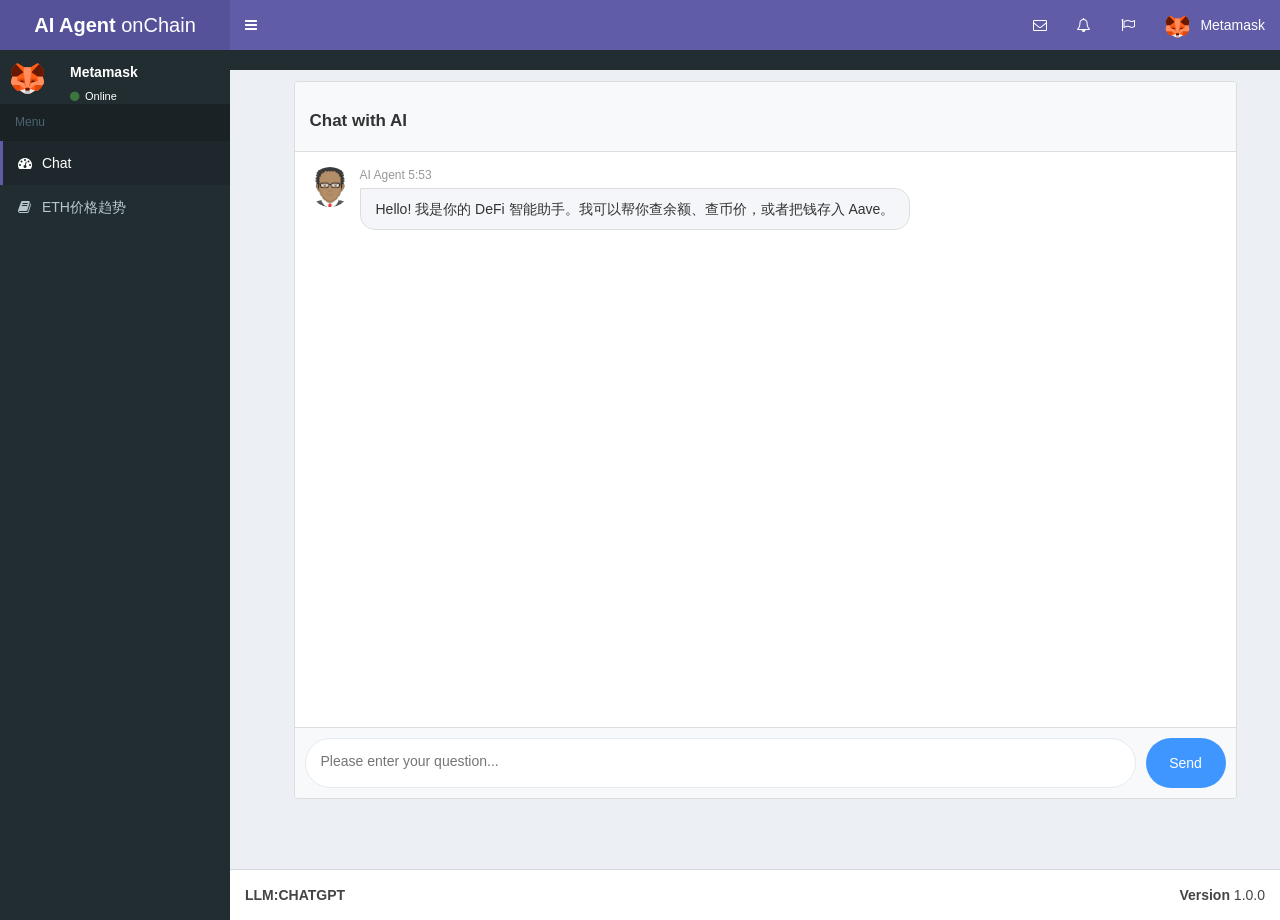
==== commit 121cf959: "查询近30日ETH价格变动图表" ====
--- a/index.html
+++ b/index.html
@@ -242,13 +242,12 @@
                 <ul class="sidebar-menu">
                     <li class="header">Menu</li>
 
-                    <li id="admin-index"><a href="all-admin-index.html"><i class="fa fa-dashboard"></i> <span>Chat</span></a></li>
+                    <li id="admin-index"><a href="index.html"><i class="fa fa-dashboard"></i> <span>Chat</span></a></li>
 
                     <!-- 菜单 -->
-
                     <!-- 菜单 /-->
 
-                    <li id="admin-documentation"><a href="documentation.html" target="_blank"><i class="fa fa-book"></i> <span>Specification</span></a></li>
+                    <li id="admin-documentation"><a href="eth-price.html"><i class="fa fa-book"></i> <span>ETH价格趋势</span></a></li>
 
                 </ul>
             </section>
